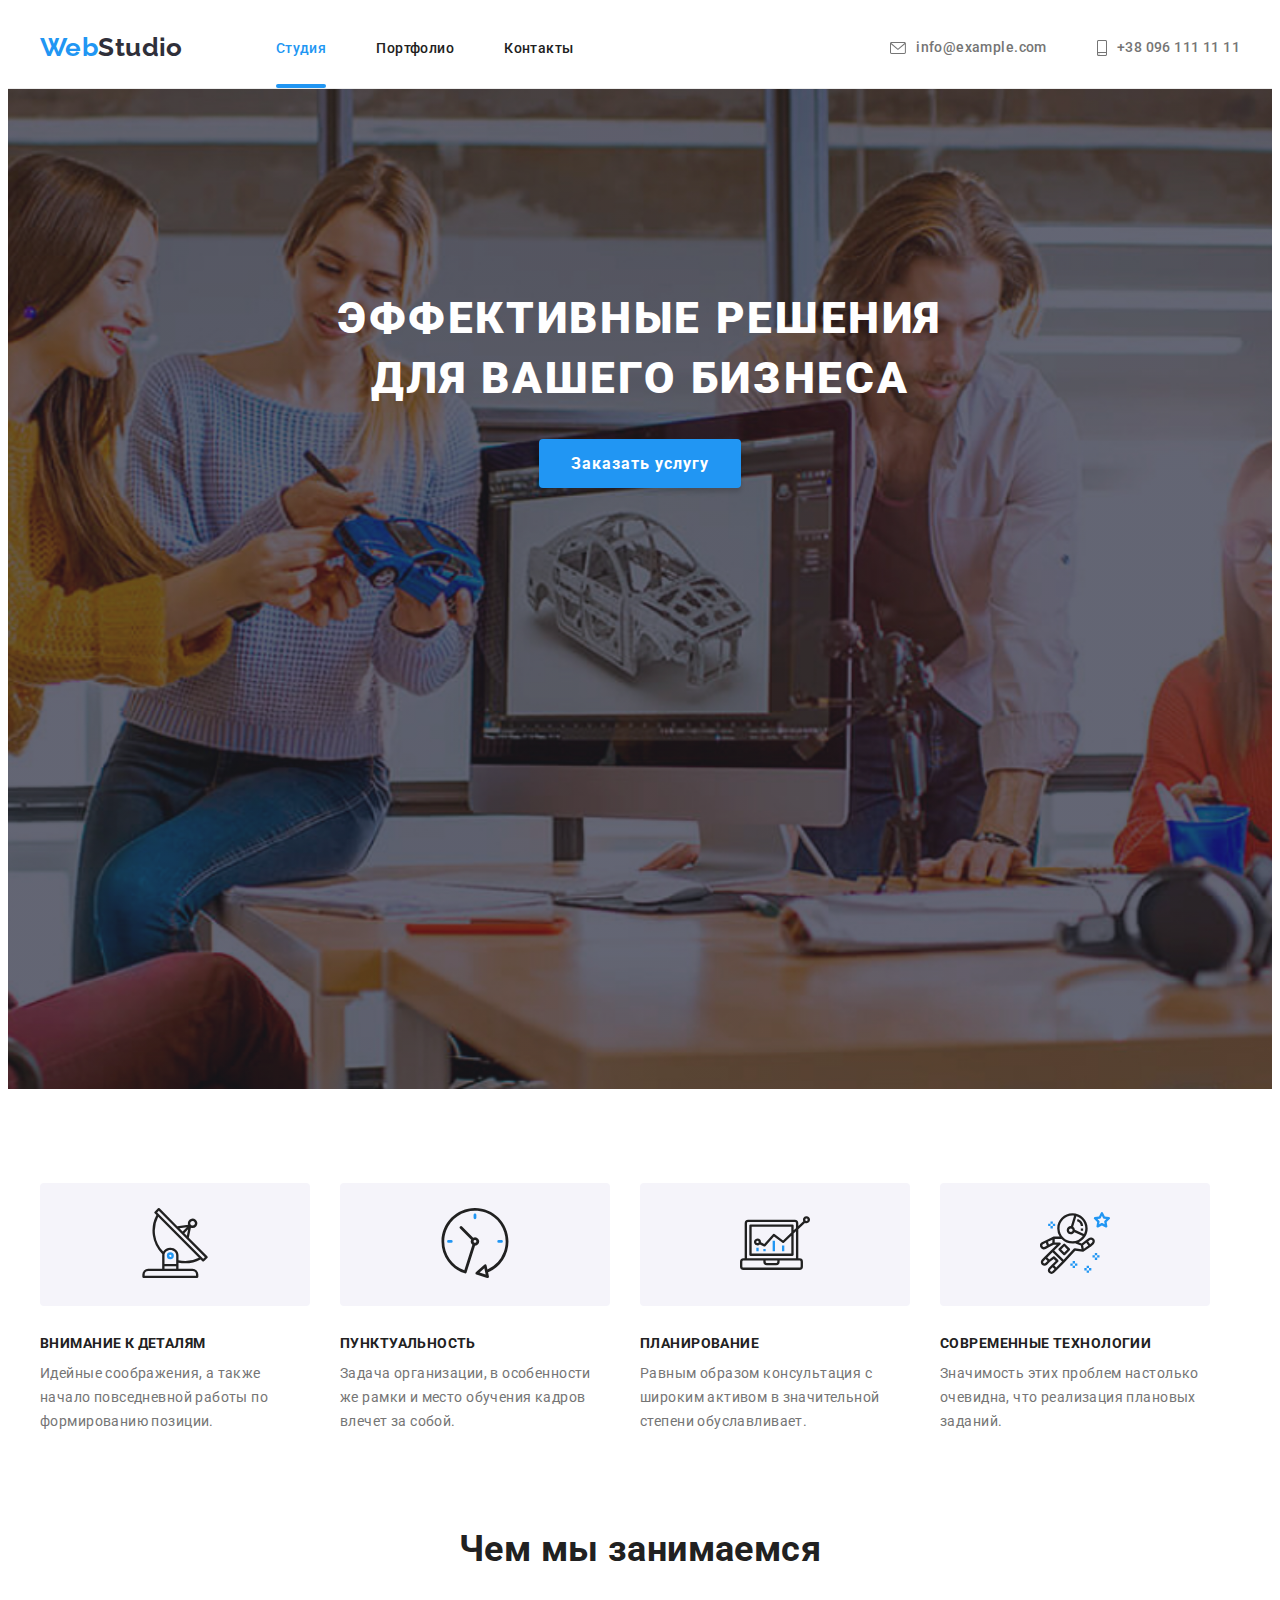
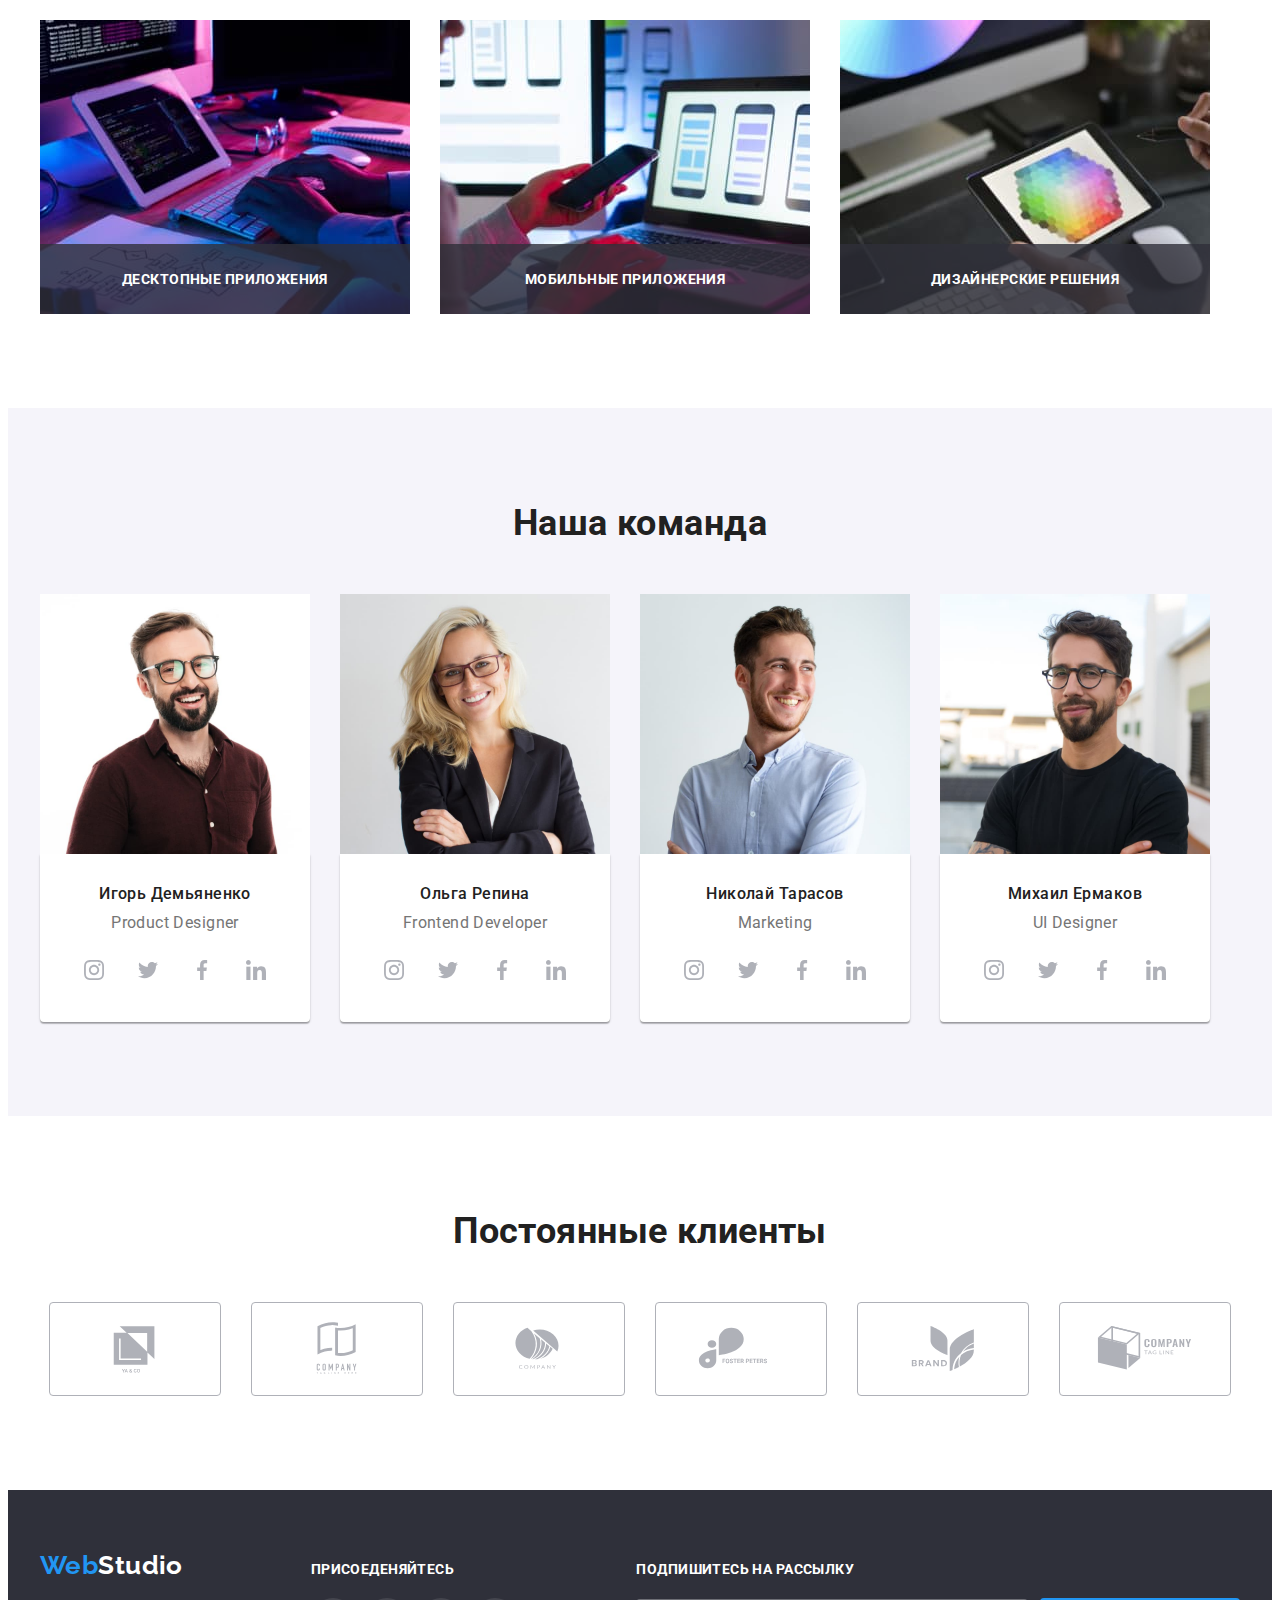
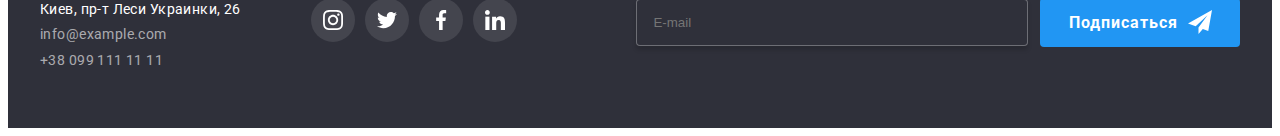
==== index.html @ e70a465d "Initial commit" ====
<!DOCTYPE html>
<html lang="en">
<head>
    <meta charset="UTF-8">
    <meta http-equiv="X-UA-Compatible" content="IE=edge">
    <meta name="viewport" content="width=device-width, initial-scale=1.0">
    <title>Главная</title>
<link rel="preconnect" href="https://fonts.googleapis.com">
<link rel="preconnect" href="https://fonts.gstatic.com" crossorigin>
<link href="https://fonts.googleapis.com/css2?family=Raleway:wght@700&family=Roboto:wght@400;500;700;900&display=swap"
    rel="stylesheet">
<link rel="stylesheet" href="https://cdnjs.cloudflare.com/ajax/libs/modern-normalize/1.1.0/modern-normalize.min.css"
        integrity="sha512-wpPYUAdjBVSE4KJnH1VR1HeZfpl1ub8YT/NKx4PuQ5NmX2tKuGu6U/JRp5y+Y8XG2tV+wKQpNHVUX03MfMFn9Q=="
        crossorigin="anonymous" referrerpolicy="no-referrer" />
<link rel="stylesheet" href="./css/styles.css">
</head>
<body>
    <!-- header -->
<header  class="header">
    <div class="container header-con" >
        <nav class="nav-con">
            <a href="./index.html" class="logo">
            Web<span class="accent">Studio</span>
            </a>
            <ul class="site-nav list">
                <li class="item-header">
                    <a class="link nav-link current" href="./index.html">Студия</a></li>
                <li class="item-header">
                    <a class="link nav-link" href="./portfolio.html">Портфолио</a></li>
                <li class="item-header">
                    <a class="link nav-link" href="./index.html">Контакты</a></li>
            </ul>
        </nav>
    <!-- Contacts -->
    <!-- <div class="nav-adress"> -->
        <ul class="contact-nav list">
            <li class="contact-list">
                <a class="contact-item link" href="mailto:info@example.com">
                    <svg class="contact-icon" width="16" height="12">
                        <use href="./images/icons/sprites.svg#envelope"></use>
                    </svg>
                    info@example.com</a>
            </li>
            <li class="contact-list">
                <a class="contact-item link" href="tel:+380991111111">
                    <svg class="contact-icon" width="10" height="16">
                        <use href="./images/icons/sprites.svg#smartphone"></use>
                    </svg>
                    +38 096 111 11 11</a>
            </li>
        </ul>
    </div>
</header>
<main>
       <!-- hero -->
    <section class="hero">
        <div class="container">
            <h1 class="hero-title">ЭФФЕКТИВНЫЕ РЕШЕНИЯ ДЛЯ ВАШЕГО БИЗНЕСА</h1>
            <button type="button" class="link hero-button" data-modal-open>Заказать услугу</button>
            <div class="backdrop is-hidden" data-modal>
                <div class="modal-wrapper">
                    <button class="modal-btn" type="button" data-modal-close>
                        <svg class="cross-wrap" width="11" height="11">
                            <use href="./images/icons/sprites.svg#cross-wrap"></use>
                        </svg>
                    </button>
                    
                    <strong class="form-title">Оставьте свои данные, мы вам перезвоним</strong>

                    <form class="modal-form" action="">
                        <!-- Entry data -->
                        <label class="form-modal-group">
                            <span class="form-modal-label">Имя</span>
                                <input class="form-modal-input" type="text" name="user-name" minlength="3" placeholder=" ">
                                <svg class="form-modal-icon" width="18" height="18">
                                    <use href="./images/icons/sprites.svg#person-test"></use>
                                </svg>
                            <span class="warning">
                                Имя должно состоять минимум из 3 символов
                                <svg class="warning-icon" width="18" height="18">
                                    <use href="./images/icons/sprites.svg#warning"></use>
                                </svg>
                            </span>
                            <span class="error">
                                Вы ввели неверные данные
                                <svg class="error-icon" width="18" height="18">
                                    <use href="./images/icons/sprites.svg#icon-error"></use>
                                </svg>
                            </span>
                        </label>
                       
                        <label class="form-modal-group">
                            <span class="form-modal-label">Телефон</span>
                            <input class="form-modal-input" type="phone" name="user-phone" placeholder=" ">
                            <svg class="form-modal-icon" width="18" height="18">
                                <use href="./images/icons/sprites.svg#phone-black"></use>
                            </svg>
                            <span class="warning">
                                Телефон должен быть в формате +38
                                <svg class="warning-icon" width="20" height="20">
                                    <use href="./images/icons/sprites.svg#warning"></use>
                                </svg>
                            </span>
                            <span class="error">
                                Вы ввели неверные данные
                                <svg class="error-icon" width="18" height="18">
                                    <use href="./images/icons/sprites.svg#icon-error"></use>
                                </svg>
                            </span>
                          
                        </label>
                        
                        <label class="form-modal-group">
                            <span class="form-modal-label">Почта</span>
                            <input class="form-modal-input" type="mail" name="user-mail" placeholder=" ">
                            <svg class="form-modal-icon" width="18" height="18">
                                <use href="./images/icons/sprites.svg#email-black"></use>
                            </svg>
                            <span class="warning">
                                Почта должна содержать символ @
                                <svg class="warning-icon" width="18" height="18">
                                    <use href="./images/icons/sprites.svg#warning"></use>
                                </svg>
                            </span>
                            <span class="error">
                                <svg class="error-icon" width="18" height="18">
                                    <use href="./images/icons/sprites.svg#icon-error"></use>
                                </svg>
                            </span>
                        </label>
                        <!-- Textarea -->
                        <label class="form-modal-group">
                            <span class="form-modal-label">Комментарии</span>
                            <textarea class="form-modal-textarea" name="feedback" rows="5" placeholder="Введите текст"></textarea>
                        </label>
                        
                        <!-- Checkbox -->
                        <label class="form-policy-group">
                            <input class="checkbox visually-hidden" type="checkbox">
                            <span class="custom-checkbox">
                                <svg class="custom-checkbox-icon" width="15" height="16">
                                    <use href="./images/icons/sprites.svg#icon-check"></use>
                                </svg>
                            </span>
                            <span class="form-policy-description">
                                Соглашаюсь с рассылкой и принимаю <a class="modal-text-desc" href="#"> Условия договора</a>
                            </span>
                        </label>

                        <button class="link submit-button modal-button" type="submit">Отправить</button>
                    </form> 
                </div>
                
            </div>
            
        </div>
    </section>
  <!-- features -->
   <section class="section features-sec">
       <div class="container">   
        <h2 class="visually-hidden"> Перечень качеств</h2>
    <ul class="list features-list">
        <li class="feature-item">
            <div class="feature-con">
                <svg class="feature-icon" width="70" height="70">
                <use class="ft-icon" href="./images/icons/sprites.svg#antenna">
                </use>
            </svg>
            </div>
            <h3 class="title">Внимание к деталям</h3>
            <p class="text">Идейные соображения, a также начало повседневной работы по формированию позиции.</p>
        </li>
        <li class="feature-item">
            <div class="feature-con">
                <svg class="feature-icon" width="70" height="70">
                    <use class="ft-icon" href="./images/icons/sprites.svg#clock"></use>
                </svg>
            </div>
            <h3 class="title">Пунктуальность</h3>
            <p class="text">Задача организации, в особенности же рамки и место обучения кадров влечет за собой.</p>
        </li>
        <li class="feature-item">
            <div class="feature-con">
                <svg class="feature-icon" width="70" height="70">
                    <use class="ft-icon" href="./images/icons/sprites.svg#diagram"></use>
                </svg>
            </div>
            <h3 class="title">Планирование</h3>
            <p class="text">Равным образом консультация c широким активом в значительной степени обуславливает.</p>
        </li>
        <li class="feautre-item">
            <div class="feature-con">
                <svg class="feature-icon" width="70" height="70">
                    <use class="ft-icon" href="./images/icons/sprites.svg#astronaut"></use>
                </svg>
            </div>
            <h3 class="title">Современные технологии</h3>
            <p class="text">Значимость этих проблем настолько очевидна, что реализация плановых заданий.</p>
        </li>
    </ul>
</div> 
   </section>
   <!-- services -->
   <section class="section">
       <div class="container">
        <h2 class="title-services">Чем мы занимаемся</h2>
        <ul class="services-list list">
        <li class="service-item">
            <img  src="./images/images_studio/img.jpg" class="service-icon" alt="img_work_on_tablet" width="370">
            <p class="service-text">десктопные приложения</p>
        </li>
        <li class="service-item">
            <img  src="./images/images_studio/img-2.jpg" class="service-icon" alt="img_work_on_lap" width="370">
            <p class="service-text">мобильные приложения</p>
        </li>
        <li class="service-item">
            <img  src="./images/images_studio/img-3.jpg" class="service-icon" alt="img_work_on_phone" width="370">
            <p class="service-text">дизайнерские решения</p>
        </li>
    </ul>
    </div>
   </section>
   <!-- team -->
   <section class="section-team section">
        <div class="container">
            <h2 class="team-title">Наша команда</h2>
        <ul class="team-list list">
            <li class="team-item">
                <img  src="./images/images_studio/img_p.jpg" alt="photo1" width="270">
                <div class="im-team">
                    <h3 class="name-title">Игорь Демьяненко</h3>
                    <p class="team-text">Product Designer</p>
                    <ul class="sn-list list">
                        <li class="sn-item">
                            <a class="sn-link link" 
                            href="">
                            <svg class="sn-icon" width="20" height="20">
                                <use href="./images/icons/sprites.svg#instagram"></use>
                            </svg>
                            </a>
                        </li>
                        <li class="sn-item">
                            <a class="sn-link link" 
                            href="">
                            <svg class="sn-icon" width="20" height="20">
                                <use href="./images/icons/sprites.svg#twitter"></use>
                            </svg>
                        </a>
                        </li>
                        <li class="sn-item">
                            <a class="sn-link link" 
                            href="">
                            <svg class="sn-icon" width="20" height="20">
                                <use href="./images/icons/sprites.svg#facebook"></use>
                            </svg>
                        </a>
                        </li>
                        <li class="sn-item">
                            <a class="sn-link link" 
                            href="">
                            <svg class="sn-icon" width="20" height="20">
                                <use href="./images/icons/sprites.svg#linkedin"></use>
                            </svg>
                        </a>
                        </li>
                    </ul>
                </div>
                
            </li>
            <li class="team-item">
                <img src="./images/images_studio/img-2p.jpg" alt="photo2" width="270">
                <div class="im-team" >
                    <h3 class="name-title">Ольга Репина</h3>
                    <p class="team-text">Frontend Developer</p>
                    <ul class="sn-list list">
                        <li class="sn-item">
                            <a class="sn-link link" href="">
                                <svg class="sn-icon" width="20" height="20">
                                    <use href="./images/icons/sprites.svg#instagram"></use>
                                </svg>
                            </a>
                        </li>
                        <li class="sn-item">
                            <a class="sn-link link" href="">
                                <svg class="sn-icon" width="20" height="20">
                                    <use href="./images/icons/sprites.svg#twitter"></use>
                                </svg>
                            </a>
                        </li>
                        <li class="sn-item">
                            <a class="sn-link link" href="">
                                <svg class="sn-icon" width="20" height="20">
                                    <use href="./images/icons/sprites.svg#facebook"></use>
                                </svg>
                            </a>
                        </li>
                        <li class="sn-item">
                            <a class="sn-link link" href="">
                                <svg class="sn-icon" width="20" height="20">
                                    <use href="./images/icons/sprites.svg#linkedin"></use>
                                </svg>
                            </a>
                        </li>
                    </ul>
                </div>
                
            </li>
            <li class="team-item">
                <img src="./images/images_studio/img-3p.jpg" alt="photo3" width="270">
                <div class="im-team">
                    <h3 class="name-title">Николай Тарасов</h3>
                    <p class="team-text">Marketing</p>
                    <ul class="sn-list list">
                        <li class="sn-item">
                            <a class="sn-link link" href="">
                                <svg class="sn-icon" width="20" height="20">
                                    <use href="./images/icons/sprites.svg#instagram"></use>
                                </svg>
                            </a>
                        </li>
                        <li class="sn-item">
                            <a class="sn-link link" href="">
                                <svg class="sn-icon" width="20" height="20">
                                    <use href="./images/icons/sprites.svg#twitter"></use>
                                </svg>
                            </a>
                        </li>
                        <li class="sn-item">
                            <a class="sn-link link" href="">
                                <svg class="sn-icon" width="20" height="20">
                                    <use href="./images/icons/sprites.svg#facebook"></use>
                                </svg>
                            </a>
                        </li>
                        <li class="sn-item">
                            <a class="sn-link link" href="">
                                <svg class="sn-icon" width="20" height="20">
                                    <use href="./images/icons/sprites.svg#linkedin"></use>
                                </svg>
                            </a>
                        </li>
                    </ul>
                </div>
              
            </li>
            <li class="team-item">
                <img src="./images/images_studio/img-4p.jpg" alt="photo4" width="270">
                <div class="im-team">
                    <h3 class="name-title">Михаил Ермаков</h3>
                    <p class="team-text">UI Designer</p>
                    <ul class="sn-list list">
                        <li class="sn-item">
                            <a class="sn-link link" href="">
                                <svg class="sn-icon" width="20" height="20">
                                    <use href="./images/icons/sprites.svg#instagram"></use>
                                </svg>
                            </a>
                        </li>
                        <li class="sn-item">
                            <a class="sn-link link" href="">
                                <svg class="sn-icon" width="20" height="20">
                                    <use href="./images/icons/sprites.svg#twitter"></use>
                                </svg>
                            </a>
                        </li>
                        <li class="sn-item">
                            <a class="sn-link link" href="">
                                <svg class="sn-icon" width="20" height="20">
                                    <use href="./images/icons/sprites.svg#facebook"></use>
                                </svg>
                            </a>
                        </li>
                        <li class="sn-item">
                            <a class="sn-link link" href="">
                                <svg class="sn-icon" width="20" height="20">
                                    <use href="./images/icons/sprites.svg#linkedin"></use>
                                </svg>
                            </a>
                        </li>
                    </ul>
                </div>
            </li>
        </ul>
    </div>
   </section>
<!-- clients -->
    <section class="section">
    <div class="container">
        <h2 class="clients-title">Постоянные клиенты</h2>
        <ul class="clients-list list">
                <li class="clients-item item">
                    <a class="clients-link link" href="">
                        <svg class="clients-icon" width="106" height="60">
                            <use href="./images/icons/sprites.svg#Logo"></use>
                        </svg>
                    </a>
                </li>
                <li class="clients-item">
                    <a class="clients-link link" href="">
                        <svg class="clients-icon" width="106" height="60">
                            <use href="./images/icons/sprites.svg#Logo2"></use>
                        </svg>
                    </a>
                </li>
                <li class="clients-item">
                    <a class="clients-link link" href="">
                        <svg class="clients-icon" width="106" height="60">
                            <use href="./images/icons/sprites.svg#Logo3"></use>
                        </svg>
                    </a>
                </li>
                <li class="clients-item">
                    <a class="clients-link link" href="">
                        <svg class="clients-icon" width="106" height="60">
                            <use href="./images/icons/sprites.svg#Logo4"></use>
                        </svg>
                    </a>
                </li>
                <li class="clients-item">
                    <a class="clients-link link" href="">
                        <svg class="clients-icon" width="106" height="60">
                            <use href="./images/icons/sprites.svg#Logo5"></use>
                        </svg>
                    </a>
                </li>
                <li class="clients-item">
                    <a class="clients-link link" href="">
                        <svg class="clients-icon" width="106" height="60">
                            <use href="./images/icons/sprites.svg#Logo6"></use>
                        </svg>
                    </a>
                </li>
    
        </ul>
    </div>
    </section>
</main>
    <!-- footer -->
   <footer class="footer">
        <div class="container fm-container">
            <div class="con-footer">
                <a href="./index.html" class="logo logo-footer">
                    Web<span class="accent-footer">Studio</span>
                </a>
                <address class="adress-block">
                    <ul class="footer-cn list">
                        <li class="adress-item"><a class="adress" href="https://goo.gl/maps/cMLX8effojRyaXJf7">
                            Киев, пр-т Леси Украинки, 26</a></li>
                        <li class="adress-item"><a class="link" href="mailto:info@example.com">info@example.com</a></li>
                        <li class="adress-item"><a class="link" href="tel:+380991111111">+38 099 111 11 11</a></li>
                    </ul>
                </address>
            </div>
        <div class="sn-footer">
            <p class="title-footer">ПРИСОЕДЕНЯЙТЕСЬ</p>
        <ul class="snfooter-list list">
        <li class="snfooter-item">
            <a class="snfooter-link link" href="">
                <svg class="snfooter-icon" width="20" height="20">
                    <use href="./images/icons/sprites.svg#instagram"></use>
                </svg>
            </a>
        </li>
        <li class="snfooter-item">
            <a class="snfooter-link link" href="">
                <svg class="snfooter-icon" width="20" height="20">
                    <use href="./images/icons/sprites.svg#twitter"></use>
                </svg>
            </a>
        </li>
        <li class="snfooter-item">
            <a class="snfooter-link link" href="">
                <svg class="snfooter-icon" width="20" height="20">
                    <use href="./images/icons/sprites.svg#facebook"></use>
                </svg>
            </a>
        </li>
        <li class="snfooter-item">
            <a class="snfooter-link link" href="">
                <svg class="snfooter-icon" width="20" height="20">
                    <use href="./images/icons/sprites.svg#linkedin"></use>
                </svg>
            </a>
        </li>
    </ul>
    </div>
        <div class="footer-form-con">
            <p class="footer-form-title">подпишитесь на рассылку</p>
        <form class="footer-form" action="">
            <label class="form-footer-group">
                <input class="form-footer-input" type="mail" name="user-mail" placeholder="E-mail">
            </label>
            <button class="link submit-button footer-button" type="submit">
                <span class="footer-button-text">Подписаться</span>
                <svg class="footer-form-icon" width="24" height="24">
                    <use href="./images/icons/sprites.svg#icon-send"></use>
                </svg>
            </button>
            
        </form>
        </div>
    </div>
   </footer>
   <script src="./js/modal.js"></script>
   <script src="./js/modal2.js"></script>
</body>
</html>
---- css/styles.css ----
/********************************** general */
:root{
    --title-color:#212121;
    --text-color:#757575;
    --accent-color:#2196F3;
    --neutral-color:#fff;
    --logo-color:#2F303A;
    --neutral-bgc: #F5F4FA;
    --border: #EEEEEE;
    --bgc-portfolio: #E5E5E5;
    --border-portfolio: #ECECEC;
    --footer-white: rgba(255, 255, 255, 0.6);
    --icons:#AFB1B8;
    --bgc-footer-sl:rgba(255, 255, 255, 0.1);
    --bgc-psel:rgba(47, 48, 58, 0.8);
    --bgc-backdrop-modal:rgba(0, 0, 0, 0.2);
    --border-modal:rgba(0, 0, 0, 0.1);
    --text-gallery:rgba(33, 150, 243, 0.9);
    --tran-hover: cubic-bezier(0.4, 0, 0.2, 1);
    --border-modal: rgba(33, 33, 33, 0.2);
    --form-title: rgba(33, 33, 33, 1);
    --modal-label:rgba(117, 117, 117, 1);
    --modal-warning: #fed070;
    --modal-error: #e22f37;
    --footer-input-border: rgba(255, 255, 255, 0.3);
    --hover-button: #188CE8;


}

h3{
    font-size: 14;
}

h1,
h2,
h3,
h4,
h5,
h6,
p {
    margin: 0;
}


body{
    font-family: 'Roboto', sans-serif;
    color: var(--title-color);
    background-color: var(--neutral-color);
    letter-spacing: 0.03em;
    font-size: 14px;
    }

.visually-hidden {
    position: absolute;
    width: 1px;
    height: 1px;
    margin: -1px;
    border: 0;
    padding: 0;

    white-space: nowrap;
    clip-path: inset(100%);
    clip: rect(0 0 0 0);
    overflow: hidden;
}

.list {
    padding: 0;
    margin: 0;
    list-style: none;
}

.link{
    text-decoration: none;
    color: inherit;
}

address{
font-style: normal;
}


img{
    display: block;
    max-width: 100%;
    height: auto;
}

.container{
    width: 1200px;
    padding-left: 15px;
    padding-right: 15px;
    margin: 0 auto;
   
    
}
.section{
   padding-top: 94px;
   padding-bottom: 94px;
}

.title {
    color: --var(--title-color);
    font-weight: 700;
    line-height: 1.14;
    text-transform: uppercase;
    font-size: 14px;
}

/**************************** header */
.header{
    border-bottom: 1px solid var(--border-portfolio);
}
.sec-header{
    padding-bottom: 32px;
}

.header-con{
    display: flex;
}

.nav-con{
    display: flex;
    align-items: center;
    margin-right: auto;
}

.nav-adress{
    display: flex;
    justify-content: space-between;
    text-align: center;
    padding-right: 0;
}

.portfolio-ph{
    margin-bottom: 94px;
}

.logo {
    color: var(--accent-color);
    font-family: 'Raleway', sans-serif;
    font-weight: 700;
    font-size: 26px;
    line-height: 1.2;
    text-decoration: none;
 }

 .accent {
    color: var(--logo-color);
}

.site-nav{
    display: flex;
    margin-left: 93px;
}

.site-nav .link{
    padding-top: 32px;
    padding-bottom: 32px;
    color: var(--title-color);
    font-weight: 500;
    line-height: 1.1;
    text-decoration: none;
    transition: color 250ms var(--tran-hover);
}

.site-nav .link.current{
    color: var(--accent-color);
    transition: background-color 250ms var(--tran-hover);
}

.nav-link{
    position: relative;
}

.site-nav .link:hover,
.site-nav .link:focus,
.adress:hover,
.adress:focus,
.footer-cn .link:hover,
.footer-cn .link:focus {
color: var(--accent-color);
}

.current:after{
position: absolute;
    bottom: 0;
    left: 0;
    border-radius: 4px;
    content: '';
    display: block;
    width: 100%;
    height: 4px;
    background-color: var(--accent-color);
}

.current:hover::after,
.current:focus::after {
    transform: scale(0.5);
    transition: transform 500ms var(--tran-hover);
}

.site-nav .list:last-child{
    margin-right: 0;
}

.nav-adress{
    padding-top: 32px;
    padding-bottom: 32px;
}

.contact-nav{
    padding-bottom: 32px;
    padding-top: 32px;
    display: flex;
}

.contact-nav .link{

    color: var(--text-color);
    font-weight: 500;
    line-height: 1.1;
    text-decoration: none;
}


.item-header{
    margin-right: 50px;
}
.item-header:last-child{
    margin-right: 0;
}

.contact-list{
    margin-right: 50px;
}
.contact-list:last-child{
    margin-right: 0;
}

.contact-item{
    display: flex;
    align-items: center;
    color:var(--text-color);
    transition: color 250ms var(--tran-hover);
    font-weight: 500;
    line-height: 1.1;
    text-decoration: none;
}
/* .contact-nav {
    align-items: center;
    display: flex;
    justify-content: center;
} */

.contact-item:hover,
.contact-item:focus{
    color: var(--accent-color);
    
}

.contact-icon{
    fill: currentColor;
    margin-right: 10px;
    transition: fill 250ms var(--tran-hover);
}

/**************************** Hero */

.hero-con{
    text-align: center;
}

.hero {
    background-color: var(--logo-color);
    background-image:
    linear-gradient(to right,
        rgba(47,48,58,0.4),
        rgba(47, 48, 58, 0.4)),
        url(../images/images_studio/bgi_hero.jpg);
    background-repeat: no-repeat;
    background-size: cover;
    background-position: center;
    text-align: center;
    padding-top: 200px;
    padding-bottom: 200px;
    margin-left: auto;
    margin-right: auto;
    max-width: 1600px;
    height: 600px;
}
.hero-title {
    margin: auto;
    width: 696px;
    
    
    color: var(--neutral-color);
    font-weight: 900;
    font-size: 44px;
    line-height: 1.36;
    letter-spacing: 0.06em;
}

/******************** hero-buttom-modal */

.hero-button {
    display: inline-block;
    margin-top: 30px;
    padding-top: 10px;
    padding-bottom: 10px;
    padding-right: 32px;
    padding-left: 32px;
    border: none;
   


    font-family: inherit;
    background: var(--accent-color);
    color: var(--neutral-color);
    font-weight: 700;
    font-size: 16px;
    line-height: 1.86;
    letter-spacing: 0.06em;
    cursor:pointer;
    border: 1px var(--border);
    border-radius: 4px;
    box-shadow: 0px 4px 4px rgba(0, 0, 0, 0.15);
    transition: color 250ms var(--tran-hover);
}
.hero-button:hover {
    color: var(--neutral-color);
}

.backdrop{
    position: fixed;
    top: 0;
    left: 0;

    z-index: 1;
    opacity: 1;
    width: 100%;
    height: 100%;
    background-color: var(--bgc-backdrop-modal);
    transition: opacity 250ms var(--tran-hover),
    visibility 250ms var(--tran-hover);

    
}

.backdrop.is-hidden{
    opacity: 0;
    pointer-events: none;
    visibility: hidden;
}

.modal-wrapper{
    position: absolute;
    top: 50%;
    right: 50%;
    transform-origin: top;
    padding: 40px;
    
    transform: translate(50%, -50%) scale(1);

    border-radius: 20px;
    width: 528px;
    /* height: 581px; */
    background-color: var(--neutral-color);
    box-shadow: 0px 1px 3px rgba(0, 0, 0, 0.12), 
    0px 1px 1px rgba(0, 0, 0, 0.14), 
    0px 2px 1px rgba(0, 0, 0, 0.2);
    transition: transform 250ms var(--tran-hover);
}

.cross-wrap{
    fill: var(--text-color);
    transition: fill 250ms var(--tran-hover);
}

.modal-btn:focus-within .cross-wrap{
    fill: var(--accent-color);
}

.modal-btn:hover .cross-wrap{
    fill: var(--accent-color);
}

.modal-btn{
    position: absolute;
    top: 10px;
    right: 10px;
    width: 30px;
    height: 30px;
    padding: 0;

    display: flex;
    align-items: center;
    justify-content: center;

    border: 1px solid var(--border-modal);
    border-radius: 50%;
    background-color: transparent;
    

    cursor: pointer;

}



/************************************* modal form */

.form-title{
    display: block;
    font-size: 20px;
    font-weight: 700;
    line-height: 1.7;
    color: var(--form-title);
    text-align: center;
    margin-bottom: 12px;
}

.form-modal-group,
.form-policy-group{
    display: block;
    margin-bottom: 10px;
}

.form-modal-group{
    position: relative;
}

.form-modal-label{
    display: block;
    color: var(--modal-label);
    font-size: 12px;
    text-align: left;
    margin-bottom: 4px;
    line-height: 1.17;
}

.form-modal-input{
    width: 100%;
    padding: 11px 42px;
    border-radius: 4px;
    border: 1px solid var(--border-modal);
    outline: transparent;
    cursor: pointer;
    transition: outline 250ms var(--tran-hover);
}

.form-modal-input:hover,
.form-modal-input:focus{
    border-color: var(--accent-color);
}

/* .form-modal-icon{
    fill: var(--accent-color);
}
.form-field:focus .form-modal-input,
.form-field:hover .form-modal-input{
    border: 1px solid var(--accent-color);
}

.form-field:focus-within .form-modal-icon,
.form-field:hover .form-modal-icon{
    fill: var(--accent-color);
} */


/* .form-modal-input:focus{
    outline: 1px solid var(--accent-color);
    
} */



/* .modal-form:focus-within > .form-modal-icon{
    fill: var(--accent-color);
} */

.form-modal-input:focus ~.warning{
    opacity: 1;
}


.form-modal-input:not(:placeholder-shown)~.warning {
    opacity: 0;
}

.form-modal-icon{
    position: absolute;
    bottom: 11px;
    left: 12px;
    fill: var(--logo-color);
    transition: fill 250ms var(--tran-hover);
}

.form-modal-input:focus ~ .form-modal-icon,
.form-modal-input:hover ~ .form-modal-icon{
    color: var(--accent-color);
    fill: var(--accent-color);
}


.error{
    opacity: 0;
    color: var(--modal-error);
}

.warning {
    opacity: 0;
    color: var(--modal-warning);
}

.form-modal-input:invalid ~ .error {
    opacity: 1;
}

.warning, .error{
    position: absolute;
    /* opacity: 0; */
    bottom: -18px;
    left: 10px;
    
    display: flex;
    align-items: center;
    justify-content: center;
    
    text-align: left;
    
    width: 90%;
    
    font-size: 10px;

    transition: opacity 250ms var(--tran-hover);
}

.warning-icon, 
.error-icon{
    display: inline-flex;
   fill: currentColor;
   

}

.form-modal-textarea{
    width: 100%;
    padding: 12px 16px;
    border-radius: 4px;
    border: 1px solid var(--border-modal);
    resize: none;
    outline: none;
    transition: border 250ms var(--tran-hover);
    margin-bottom: 20px;
}

.form-modal-textarea:focus,
.form-modal-textarea:hover{
    border: 1px solid var(--accent-color);
}

.modal-field{
    color:currentColor;
    outline: 1px solid var(--border-modal);
    transition: color 250ms var(--tran-hover),
    outline 250ms var(--tran-hover);
}

.modal-field:hover,
.modal-field:focus{
    color: var(--accent-color);
    outline-color: var(--accent-color);
    border: none;
}

/************************ checkbox */

.form-policy-group{
    display: flex;
    align-items: center;
    justify-content: center;
    margin-bottom: 30px;
    cursor: pointer;
}

.form-policy-description,
.modal-text-desc{
    line-height: 1.71;
    color: var(--text-color);
}
.modal-text-desc{
    color: var(--accent-color);
}

.form-policy-description{
    margin-left: 7px;
}

.custom-checkbox{
    width: 16px;
    height: 15px;
    display: flex;
    align-items: center;
    justify-content: center;
    outline: 2px solid var(--logo-color);
    outline-offset: -2px;
    border-radius: 2px;

    transition: background-color 250ms var(--tran-hover),
    outline 250ms var(--tran-hover);
}

.checkbox{
    display: block;
    text-align: left;
}

.custom-checkbox-icon{
    opacity: 0;
    transition: opacity 250ms var(--tran-hover);
}

.checkbox:checked + .custom-checkbox .custom-checkbox-icon{
    opacity: 1;
    fill: var(--logo-color);
}

.checkbox:checked+.custom-checkbox{
    background-color: var(--accent-color);
    outline: 2px solid var(--accent-color);
}

.checkbox:focus+.custom-checkbox,
.checkbox:hover+.custom-checkbox{
outline: 2px solid var(--accent-color);
}

.submit-button{
        display: inline-block;
        padding-top: 10px;
        padding-bottom: 10px;
        border: none;
    
        font-family: inherit;
        background: var(--accent-color);
        color: var(--neutral-color);
        font-weight: 700;
        font-size: 16px;
        line-height: 1.86;
        letter-spacing: 0.06em;
        cursor: pointer;
        /* border: 1px var(--border); */
        border-radius: 4px;
        box-shadow: none;
        transition: background-color 250ms var(--tran-hover),
        bos-shadow 250ms var(--tran-hover);
        }

        .submit-button:hover,
        .submit-button:focus{
            background-color: var(--hover-button);
            box-shadow: 0px 4px 4px rgba(0, 0, 0, 0.15);
        }
        .modal-button{
            padding-right: 56px;
            padding-left: 55px;
        }

/**************************************** features */

.features-sec{
    padding-top: 94px;
    padding-bottom: 0;
}

.features-list{
    display: flex;
}


.last-feauture{
    padding-right: 0;
}

.title{
    margin-bottom: 10px;
}

.text{
    width: 270px;
    margin-top: 0;
    margin-bottom: 0;


    color: var(--text-color);
    line-height: 1.71;
}
  
.feature-item {
    margin-right: 30px;
}

.feature-item:last-child{
    margin-right: 0;
}

.feature-con{
    background-color:var(--neutral-bgc);
    border-radius: 4px;
    /* display: flex;
    justify-content: center; */
    margin-bottom: 30px;
    /* padding-top: 25px;
    padding-bottom: 25px; */
    padding: 25px 100px;
}


/**************************** Services */

.sec-services{
    padding-top: 0;
}

.sec-services .title-services{
    color: var(--title-color);
}


.title-services {
    margin-bottom: 50px;
    margin-top: 0;
    font-weight: 700;
    font-size: 36px;
    line-height: 1.17;
    text-align: center;
    
}

.services-list{
    display: flex;
}
.service-item{
    position: relative;
    margin-right: 30px;
}

.service-item:last-child{
    margin-right: 0;
}

.service-text{
    display: flex;
    justify-content: center;
    align-items: center;
    font-weight: 700;
    text-align: center;
    text-transform: uppercase;
    line-height: 1.17;
    color:var(--neutral-color);

    position: absolute;
    bottom: 0;
    left: 0;
    
    width: 100%;
    height: 70px;

    background-color: var(--bgc-psel);

}

/**************************** Team */
.team-list{
    display: flex;
}
.team-item{
    margin-right: 30px;
    background-color: var(--neutral-color);
}
.team-item:last-child{
    margin-right: 0;
}

.section-team {
    background-color:var(--neutral-bgc);
}

.team-title{
    color: var(--title-color);
    font-weight: 700;
    font-size: 36px;
    line-height: 1.17;
    text-align: center;
    margin-bottom: 50px;
}
.name-title{
    color: var(--title-color);
    font-weight: 500;
    font-size: 16px;
    line-height: 1.19;
    margin-bottom: 10px;

    
   
}
.team-text{
    color: var(--text-color);
    font-size: 16px;
    line-height: 1.19;
    margin-bottom: 16px;
    
}

.im-team{
    text-align: center;
    padding-top: 30px;
    padding-bottom: 30px;
    box-shadow: 0px 1px 3px rgba(0, 0, 0, 0.12), 0px 1px 1px rgba(0, 0, 0, 0.14), 0px 2px 1px rgba(0, 0, 0, 0.2);
    border-radius: 0px 0px 4px 4px;

}

                /* social-networks */

.sn-list{
    display: flex;
    justify-content: center;
    align-items: center;
    transition: background-color 250ms var(--tran-hover);
}

.cn-link:hover,
.cn-link:focus{
    background-color: var(--accent-color);
}

.sn-link{
    display: flex;
    justify-content: center;
    align-items: center;
    width: 44px;
    height: 44px;
    border-radius: 50%;
    background-color: transparent;
    box-shadow: (0px 4px 4px rgba(0, 0, 0, 0.25));
    border-radius: 50%;
    transition: background-color 250ms var(--tran-hover),
            fill 250ms var(--tran-hover);
}

.sn-link:hover,
.sn-link:focus {
    fill: var(--neutral-color);
    background-color: var(--accent-color);
}


.sn-link:hover .sn-icon,
.sn-link:focus .sn-icon {
    fill: var(--neutral-color);
}

.sn-item:not(:last-child) {
    margin-right: 10px;
}

.sn-item{
    background-color: var(--footer-white);
    border-radius: 50%;
    transition: background-color 250ms var(--tran-hover);
}

.sn-item:hover,
.sn-item:focus{
    background-color: var(--accent-color);
}

.sn-icon{
    fill: var(--icons);
    transition: fill 250ms var(--tran-hover);
}


/************************ clients */

.clients-title{
    color: var(--title-color);
    font-weight: 700;
    font-size: 36px;
    line-height: 1.17;
    text-align: center;
    margin-bottom: 50px;
}

.clients-list{
    display: flex;
    justify-content: center;
}

.clients-item {
    border: 1px solid var(--icons);
    border-radius: 4px;
    transition: border-color 250ms var(--tran-hover);
}

.clients-item:hover,
.clients-item:focus{
    border-color: var(--accent-color);
}

.clients-item:not(:last-child){
    margin-right: 30px;
}

.clients-link{
    display: flex;
    width: 170px;
    height: 92px;
    justify-content:center;
    align-items: center;
    
}


.clients-icon{
    fill: var(--icons);
    transition: fill 250ms var(--tran-hover);
}

.clients-link:hover .clients-icon,
.clients-link:focus .clients-icon {
    fill: var(--accent-color);
} 

.clients-icon:active{
    fill:var(--logo-color);
}

/************************ footer */
.footer{
    background-color: var(--logo-color);
    padding-top: 60px;
    padding-bottom: 60px;

}

.footer-cn .link{
    color: var(--footer-white);
    line-height: 1.1;
    text-decoration: none;
    transition: color 250ms var(--tran-hover);
}
.accent-footer,
.adress{
    color: var(--neutral-color);
    text-decoration: none;
    transition: color 250ms var(--tran-hover);
}

.adress-block{
    margin-top: 20px;
    margin-right: 0;
}

.adress-item{
    margin-bottom: 9px;
    margin-right: 0;
}
.adress-item:last-child{
    margin-bottom: 0;
}

.con-footer{
    margin-right: 70px;
}

.snfooter-link{
    width: 44px;
    height: 44px;
    display: flex;
    justify-content: center;
    align-items: center;
    border-radius: 50%;
    box-shadow: (0px 4px 4px rgba(0, 0, 0, 0.25));
    transition: background-color 250ms var(--tran-hover);
}

/*********************** footer-sn */

.title-footer{
    color: var(--neutral-color);
    line-height: 1.17;
    font-weight: 700;
    font-size: 14px;
    letter-spacing: 0.03em;
    text-transform: uppercase;

    margin-bottom: 20px;
}
.footer-adress{
    margin-right: 70px;
}


.fm-container{
    display: flex;
    align-items: baseline;
}

.snfooter-list{
    display: flex;
    justify-content: center;
}
.snfooter-icon{
    fill: var(--neutral-color);
    transition: fill 250ms var(--tran-hover);
}
.snfooter-list{
    display: flex;
    justify-content:center;
    align-items:center;
}
.snfooter-item:not(:last-child) {
    margin-right: 10px;
}
.snfooter-link:hover .snfooter-icon,
.snfooter-link:focus .snfooter-icon {
    fill: var(--neutral-color);
}

.snfooter-icon:active {
    fill: var(--neutral-color);
}

.snfooter-item{
    background-color: var(--bgc-footer-sl);
    border-radius: 50%;
    transition: background-color 250ms var(--tran-hover), border-radius 250ms var(--tran-hover);
}

.snfooter-link:hover,
.snfooter-link:focus {
    background-color: var(--accent-color);
}
/************************portfolio */

.button-list {
    display: flex;
    justify-content: center;
    margin-bottom: 50px;
}

.button{
    display: inline-block;
    padding: 6px 22px 6px 22px;

    font-family: 'Roboto',
    sans-serif;
    background-color: var(--neutral-bgc);
    color: var(--title-color);
    font-weight: 500;
    font-size: 16px;
    line-height: 1.63;
    text-align: center;
    border: none;
    border-radius: 4px;
    cursor: pointer;
    transition: background-color 250ms var(--tran-hover),
            color 250ms var(--tran-hover),
            box-shadow 250ms var(--tran-hover);
}

.button-item{
    margin-right: 8px;
}

.button-item:last-child{
    margin-right: 0;
} 
/***********************Projects Buttons */
.project-cont{
    width: 1230px;
    margin-left: auto;
    margin-right: auto;
    margin-bottom: 94px;
    padding-left: 15px;
    padding-right: 15px;
}

.projects{
    display: flex;
    flex-wrap: wrap;
}
.project-el {
    width: 370px;
    margin-right: 30px;
    margin-bottom: 30px;
    position: relative;

    background-color: var(--neutral-color);
}

.project-el:nth-child(3n){
    margin-right: 0;
}


.project-item{
    margin: 0;
    overflow: hidden;
}

.button:hover,
.button:focus {
    background-color: var(--accent-color);
    color:var(--neutral-color);
    box-shadow: 0px 1px 1px rgba(0, 0, 0, 0.12),
        0px 4px 4px rgba(0, 0, 0, 0.06),
        1px 4px 6px rgba(0, 0, 0, 0.16);
}

.project-text{
    font-size: 18px;
    line-height: 1.56;
    color: var(--neutral-color);
    text-align: left;
}

.box-gallery{
   align-items: center;
}

.project-title{
    font-weight: 700;
    font-size: 18px;
    line-height: 2.00;
    letter-spacing: 0.06em;
    margin-bottom: 4px;
}
.project-text{
    color: var(--text-color);
    font-size: 16px;
    line-height: 1.86;
}

.project-tt{
   padding: 22px 21px;
   border: 1px solid var(--border);
   border-radius: 4px;
   border-top: 0;
}

.project-link{
    display: block;
    transition: box-shadow 250ms var(--tran-hover);
}
.project-link:hover,
.project-link:focus{
box-shadow: 0px 1px 1px rgba(0, 0, 0, 0.12),
        0px 4px 4px rgba(0, 0, 0, 0.06),
        1px 4px 6px rgba(0, 0, 0, 0.16);
}


.text-gallery {
    position: absolute;
    padding: 63px 24px;
    width: 100%;
    height: 100%;
    font-size: 18px;
    line-height: 1.55;
    color: var(--neutral-color);
    background-color: var(--text-gallery);
    opacity: 0;
    transition: transform 250ms var(--tran-hover),
    opacity 250ms var(--tran-hover);
    
    
    
   

}
.project-overlay{
    position: relative;
    overflow: hidden;
}

.project-link:hover .text-gallery,
.project-link:focus .text-galley{
    transform: translateY(-100%);
    opacity: 1;
}

/* footer-form */

.footer-form-con{
    margin-left: auto;
}

.footer-form-title{
    color: var(--neutral-color);
    /* margin-bottom: 20px; */
    text-transform: uppercase;
    font-weight: 700;
    line-height: 1.17;
}

.form-footer-input{
    width: 358px;
    padding: 15px 16px;
    border-radius: 4px;
    border: 1px solid var(--footer-input-border);
    background-color: var(--logo-color);
    color: var(--neutral-color);
    box-shadow: 0px 4px 4px rgba(0, 0, 0, 0.15);
    transition: border 250ms var(--tran-hover);
}

.form-footer-input:focus{
    border: 1px solid var(--accent-color);
}

.footer-form{
    display: flex;
    justify-content: center;
    align-items: center;
    margin-top: 20px;
}

.form-footer-group{
    margin-right: 12px;
}

.footer-button{
    display: flex;
    justify-content: center;
    align-items: center;
    margin: 0;
    padding-right: 28px;
    padding-left: 29px;
}

.footer-button-text{
    margin-right: 10px;
    font-weight: 700;
    font-size: 16px;
    line-height: 1.86;
    letter-spacing: 0.06em;

}
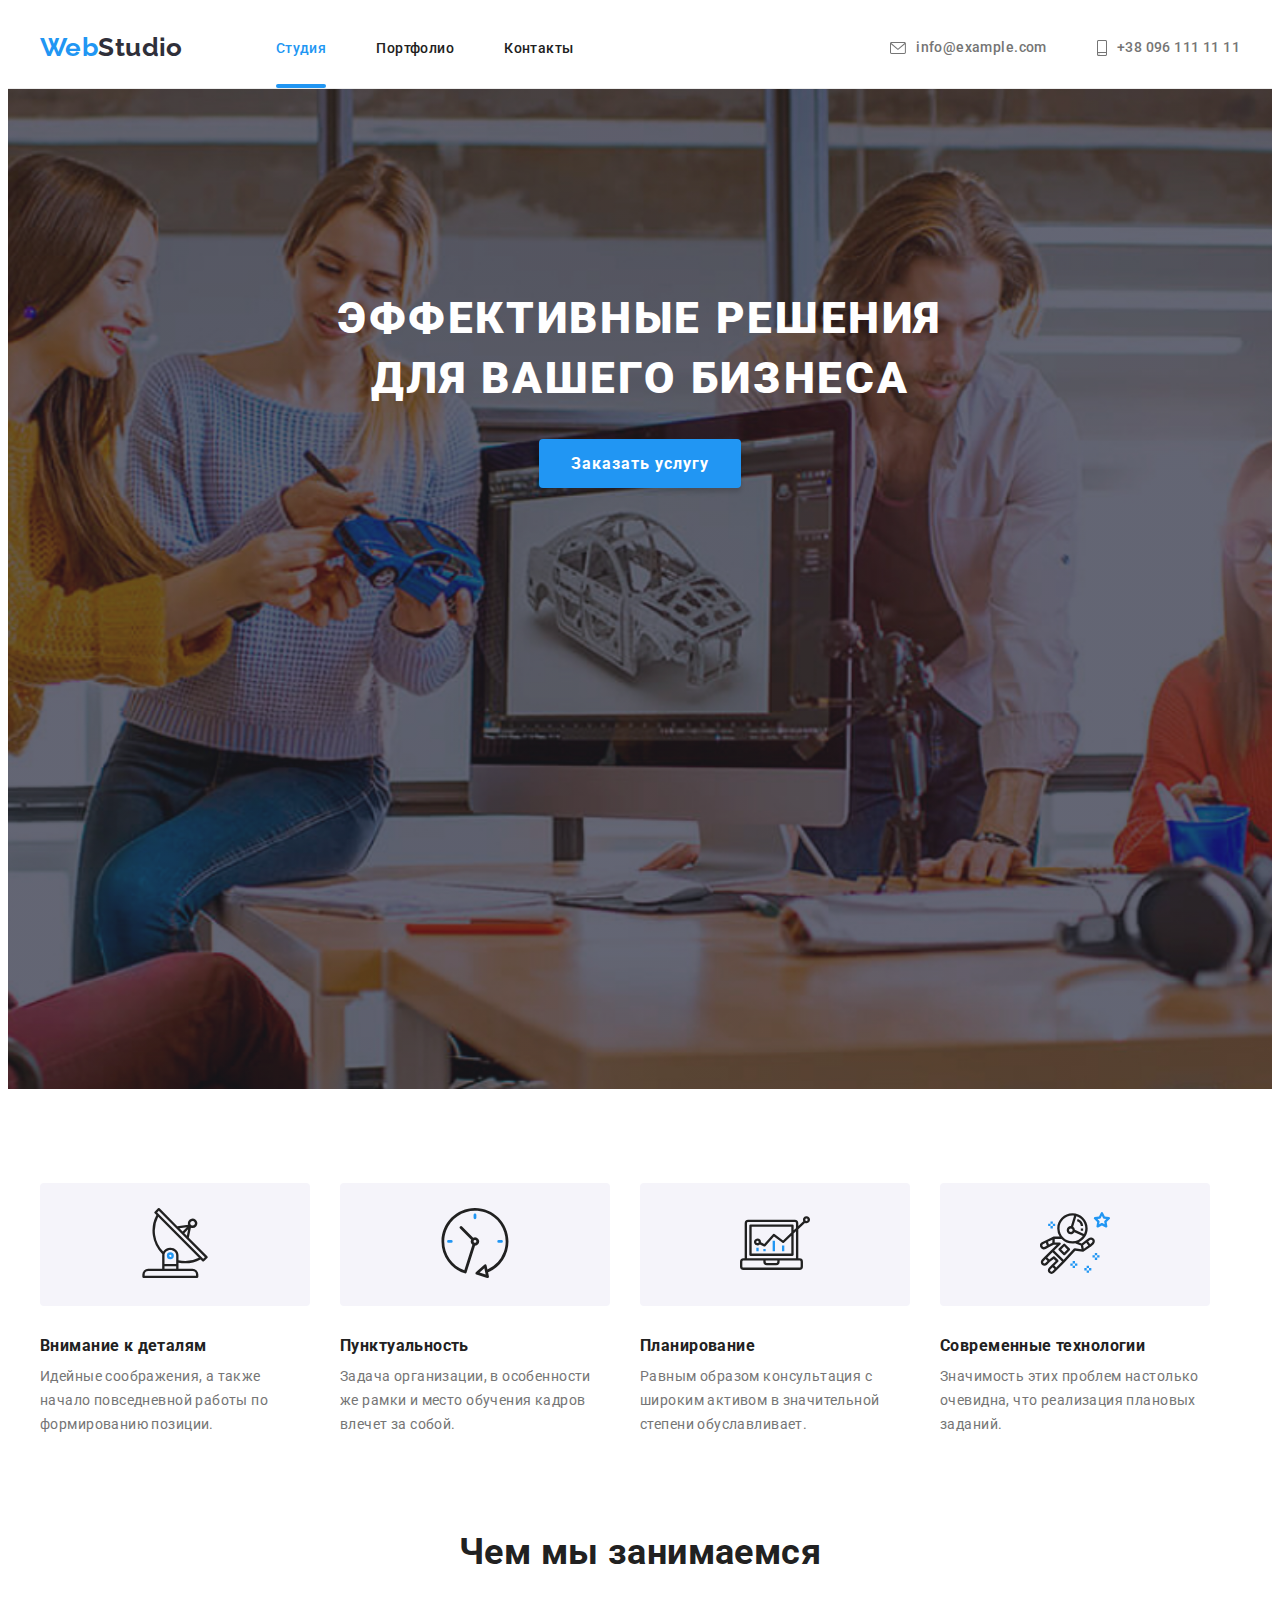
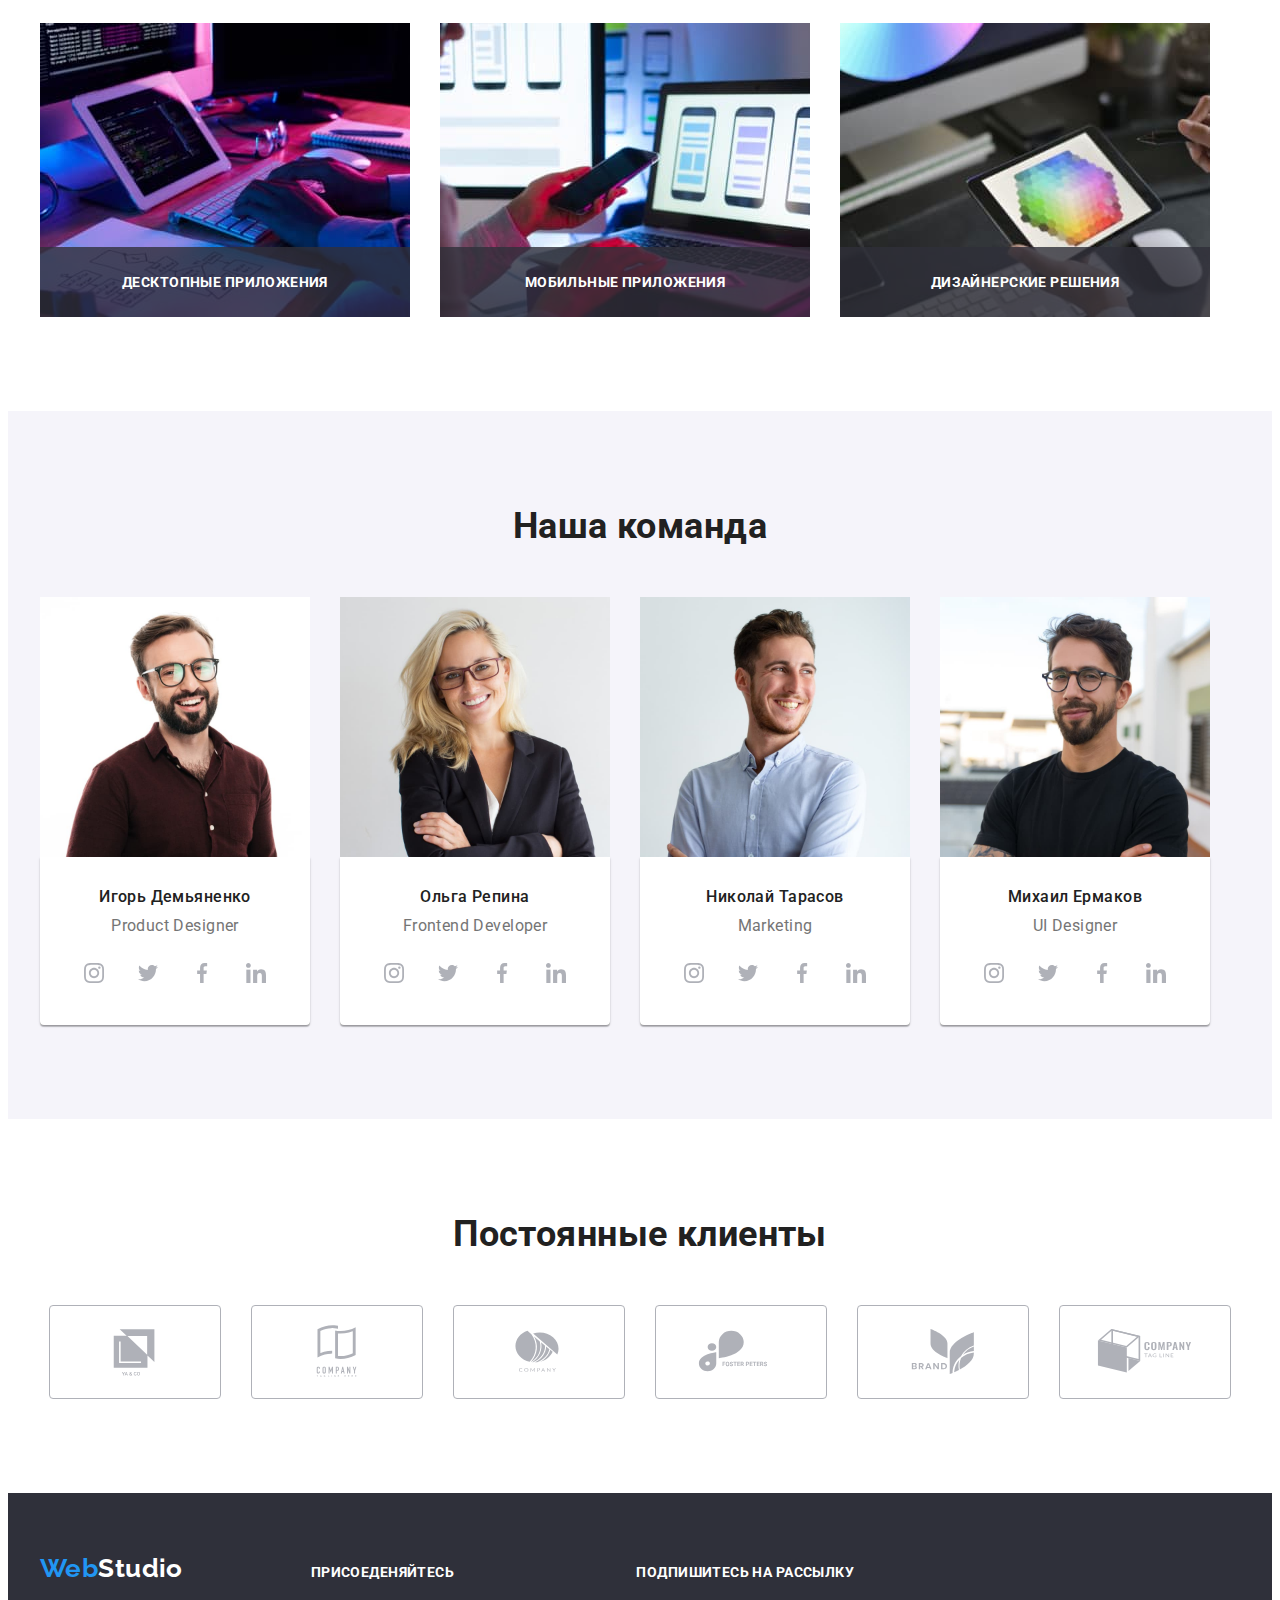
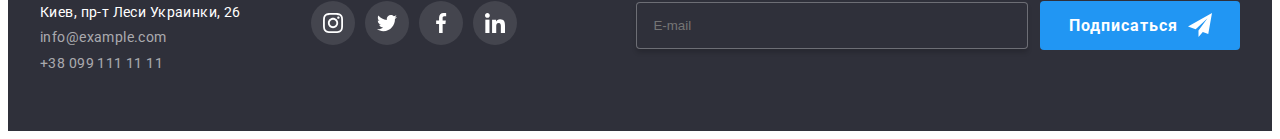
==== commit d854a35f: "hw7" ====
--- a/index.html
+++ b/index.html
@@ -15,35 +15,40 @@
 <link rel="stylesheet" href="./css/styles.css">
 </head>
 <body>
+    
     <!-- header -->
 <header  class="header">
-    <div class="container header-con" >
-        <nav class="nav-con">
+    <div class="container header-container" >
+        <nav class="navigation-container">
             <a href="./index.html" class="logo">
             Web<span class="accent">Studio</span>
             </a>
-            <ul class="site-nav list">
-                <li class="item-header">
-                    <a class="link nav-link current" href="./index.html">Студия</a></li>
-                <li class="item-header">
-                    <a class="link nav-link" href="./portfolio.html">Портфолио</a></li>
-                <li class="item-header">
-                    <a class="link nav-link" href="./index.html">Контакты</a></li>
+
+            <!-- navigation-list -->
+
+            <ul class="list navigation-list">
+                <li class="navigation-list__item">
+                    <a class="link navigation-list__link navigation-list__link--current" href="./index.html">Студия</a></li>
+                <li class="navigation-list__item">
+                    <a class="link navigation-list__link" href="./portfolio.html">Портфолио</a></li>
+                <li class="navigation-list__item">
+                    <a class="link navigation-list__link" href="./index.html">Контакты</a></li>
             </ul>
         </nav>
-    <!-- Contacts -->
-    <!-- <div class="nav-adress"> -->
-        <ul class="contact-nav list">
-            <li class="contact-list">
-                <a class="contact-item link" href="mailto:info@example.com">
-                    <svg class="contact-icon" width="16" height="12">
+   
+        <!-- Contact-list -->
+    
+        <ul class="list contact-list">
+            <li class="contact-list__item">
+                <a class="link contact-list__link" href="mailto:info@example.com">
+                    <svg class="contact-list__icon" width="16" height="12">
                         <use href="./images/icons/sprites.svg#envelope"></use>
                     </svg>
                     info@example.com</a>
             </li>
-            <li class="contact-list">
-                <a class="contact-item link" href="tel:+380991111111">
-                    <svg class="contact-icon" width="10" height="16">
+            <li class="contact-list__item">
+                <a class="link contact-list__link" href="tel:+380991111111">
+                    <svg class="contact-list__icon" width="10" height="16">
                         <use href="./images/icons/sprites.svg#smartphone"></use>
                     </svg>
                     +38 096 111 11 11</a>
@@ -52,8 +57,10 @@
     </div>
 </header>
 <main>
-       <!-- hero -->
-    <section class="hero">
+       
+    <!-- hero-section -->
+    
+    <section class="hero-section">
         <div class="container">
             <h1 class="hero-title">ЭФФЕКТИВНЫЕ РЕШЕНИЯ ДЛЯ ВАШЕГО БИЗНЕСА</h1>
             <button type="button" class="link hero-button" data-modal-open>Заказать услугу</button>
@@ -68,7 +75,9 @@
                     <strong class="form-title">Оставьте свои данные, мы вам перезвоним</strong>
 
                     <form class="modal-form" action="">
+                        
                         <!-- Entry data -->
+                        
                         <label class="form-modal-group">
                             <span class="form-modal-label">Имя</span>
                                 <input class="form-modal-input" type="text" name="user-name" minlength="3" placeholder=" ">
@@ -128,13 +137,16 @@
                                 </svg>
                             </span>
                         </label>
+                        
                         <!-- Textarea -->
+                        
                         <label class="form-modal-group">
                             <span class="form-modal-label">Комментарии</span>
                             <textarea class="form-modal-textarea" name="feedback" rows="5" placeholder="Введите текст"></textarea>
                         </label>
                         
                         <!-- Checkbox -->
+                        
                         <label class="form-policy-group">
                             <input class="checkbox visually-hidden" type="checkbox">
                             <span class="custom-checkbox">
@@ -155,52 +167,56 @@
             
         </div>
     </section>
-  <!-- features -->
-   <section class="section features-sec">
+  
+    <!-- features-section -->
+   
+    <section class="section features-section">
        <div class="container">   
         <h2 class="visually-hidden"> Перечень качеств</h2>
     <ul class="list features-list">
-        <li class="feature-item">
-            <div class="feature-con">
-                <svg class="feature-icon" width="70" height="70">
-                <use class="ft-icon" href="./images/icons/sprites.svg#antenna">
+        <li class="feature-list__item">
+            <div class="feature-list__container">
+                <svg class="feature-list__icon" width="70" height="70">
+                <use href="./images/icons/sprites.svg#antenna">
                 </use>
             </svg>
             </div>
-            <h3 class="title">Внимание к деталям</h3>
-            <p class="text">Идейные соображения, a также начало повседневной работы по формированию позиции.</p>
-        </li>
-        <li class="feature-item">
-            <div class="feature-con">
-                <svg class="feature-icon" width="70" height="70">
-                    <use class="ft-icon" href="./images/icons/sprites.svg#clock"></use>
+            <h3 class="feature-list__title">Внимание к деталям</h3>
+            <p class="feature-list__text">Идейные соображения, a также начало повседневной работы по формированию позиции.</p>
+        </li>
+        <li class="feature-list__item">
+            <div class="feature-list__container">
+                <svg class="feature-list__icon" width="70" height="70">
+                    <use href="./images/icons/sprites.svg#clock"></use>
                 </svg>
             </div>
-            <h3 class="title">Пунктуальность</h3>
-            <p class="text">Задача организации, в особенности же рамки и место обучения кадров влечет за собой.</p>
-        </li>
-        <li class="feature-item">
-            <div class="feature-con">
-                <svg class="feature-icon" width="70" height="70">
-                    <use class="ft-icon" href="./images/icons/sprites.svg#diagram"></use>
+            <h3 class="feature-list__title">Пунктуальность</h3>
+            <p class="feature-list__text">Задача организации, в особенности же рамки и место обучения кадров влечет за собой.</p>
+        </li>
+        <li class="feature-list__item">
+            <div class="feature-list__container">
+                <svg class="feature-list__icon" width="70" height="70">
+                    <use href="./images/icons/sprites.svg#diagram"></use>
                 </svg>
             </div>
-            <h3 class="title">Планирование</h3>
-            <p class="text">Равным образом консультация c широким активом в значительной степени обуславливает.</p>
-        </li>
-        <li class="feautre-item">
-            <div class="feature-con">
-                <svg class="feature-icon" width="70" height="70">
-                    <use class="ft-icon" href="./images/icons/sprites.svg#astronaut"></use>
+            <h3 class="feature-list__title">Планирование</h3>
+            <p class="feature-list__text">Равным образом консультация c широким активом в значительной степени обуславливает.</p>
+        </li>
+        <li class="feature-list__item">
+            <div class="feature-list__container">
+                <svg class="feature-list__icon" width="70" height="70">
+                    <use href="./images/icons/sprites.svg#astronaut"></use>
                 </svg>
             </div>
-            <h3 class="title">Современные технологии</h3>
-            <p class="text">Значимость этих проблем настолько очевидна, что реализация плановых заданий.</p>
+            <h3 class="feature-list__title">Современные технологии</h3>
+            <p class="feature-list__text">Значимость этих проблем настолько очевидна, что реализация плановых заданий.</p>
         </li>
     </ul>
 </div> 
    </section>
+   
    <!-- services -->
+   
    <section class="section">
        <div class="container">
         <h2 class="title-services">Чем мы занимаемся</h2>
@@ -220,7 +236,9 @@
     </ul>
     </div>
    </section>
+   
    <!-- team -->
+   
    <section class="section-team section">
         <div class="container">
             <h2 class="team-title">Наша команда</h2>
--- a/css/styles.css
+++ b/css/styles.css
@@ -109,6 +109,7 @@
 }
 
 /**************************** header */
+
 .header{
     border-bottom: 1px solid var(--border-portfolio);
 }
@@ -116,11 +117,11 @@
     padding-bottom: 32px;
 }
 
-.header-con{
-    display: flex;
-}
-
-.nav-con{
+.header-container{
+    display: flex;
+}
+
+.navigation-container{
     display: flex;
     align-items: center;
     margin-right: auto;
@@ -150,12 +151,16 @@
     color: var(--logo-color);
 }
 
-.site-nav{
+/************************* navigation-list */
+
+.navigation-list{
     display: flex;
     margin-left: 93px;
 }
 
-.site-nav .link{
+.navigation-list__link{
+    position: relative;
+
     padding-top: 32px;
     padding-bottom: 32px;
     color: var(--title-color);
@@ -165,17 +170,13 @@
     transition: color 250ms var(--tran-hover);
 }
 
-.site-nav .link.current{
+.navigation-list__link--current{
     color: var(--accent-color);
     transition: background-color 250ms var(--tran-hover);
 }
 
-.nav-link{
-    position: relative;
-}
-
-.site-nav .link:hover,
-.site-nav .link:focus,
+.navigation-list__link:hover,
+.navigation-list__link:focus,
 .adress:hover,
 .adress:focus,
 .footer-cn .link:hover,
@@ -183,7 +184,7 @@
 color: var(--accent-color);
 }
 
-.current:after{
+.navigation-list__link--current:after{
 position: absolute;
     bottom: 0;
     left: 0;
@@ -195,51 +196,48 @@
     background-color: var(--accent-color);
 }
 
-.current:hover::after,
-.current:focus::after {
+.navigation-list__link--current:hover::after,
+.navigation-list__link--current:focus::after {
     transform: scale(0.5);
     transition: transform 500ms var(--tran-hover);
 }
 
-.site-nav .list:last-child{
+.navigation-list:last-child{
     margin-right: 0;
 }
 
-.nav-adress{
-    padding-top: 32px;
-    padding-bottom: 32px;
-}
-
-.contact-nav{
+.navigation-list__item {
+    margin-right: 50px;
+}
+
+.naavigation-list__item:last-child {
+    margin-right: 0;
+}
+
+/************************* contact-list */
+
+.contact-list{
     padding-bottom: 32px;
     padding-top: 32px;
     display: flex;
 }
 
-.contact-nav .link{
-
+.contact-list__link{
     color: var(--text-color);
     font-weight: 500;
     line-height: 1.1;
     text-decoration: none;
 }
 
-
-.item-header{
+.contact-list__item{
     margin-right: 50px;
 }
-.item-header:last-child{
+
+.contact-list__item:last-child{
     margin-right: 0;
 }
 
-.contact-list{
-    margin-right: 50px;
-}
-.contact-list:last-child{
-    margin-right: 0;
-}
-
-.contact-item{
+.contact-list__link{
     display: flex;
     align-items: center;
     color:var(--text-color);
@@ -248,31 +246,23 @@
     line-height: 1.1;
     text-decoration: none;
 }
-/* .contact-nav {
-    align-items: center;
-    display: flex;
-    justify-content: center;
-} */
-
-.contact-item:hover,
-.contact-item:focus{
+
+
+.contact-list__link:hover,
+.contact-list__link:focus{
     color: var(--accent-color);
     
 }
 
-.contact-icon{
+.contact-list__icon{
     fill: currentColor;
     margin-right: 10px;
     transition: fill 250ms var(--tran-hover);
 }
 
-/**************************** Hero */
-
-.hero-con{
-    text-align: center;
-}
-
-.hero {
+/**************************** Hero-section */
+
+.hero-section {
     background-color: var(--logo-color);
     background-image:
     linear-gradient(to right,
@@ -302,7 +292,7 @@
     letter-spacing: 0.06em;
 }
 
-/******************** hero-buttom-modal */
+/******************** hero-button*/
 
 .hero-button {
     display: inline-block;
@@ -328,6 +318,7 @@
     box-shadow: 0px 4px 4px rgba(0, 0, 0, 0.15);
     transition: color 250ms var(--tran-hover);
 }
+
 .hero-button:hover {
     color: var(--neutral-color);
 }
@@ -365,7 +356,6 @@
 
     border-radius: 20px;
     width: 528px;
-    /* height: 581px; */
     background-color: var(--neutral-color);
     box-shadow: 0px 1px 3px rgba(0, 0, 0, 0.12), 
     0px 1px 1px rgba(0, 0, 0, 0.14), 
@@ -404,12 +394,9 @@
     
 
     cursor: pointer;
-
-}
-
-
-
-/************************************* modal form */
+}
+
+/************************************* modal-form */
 
 .form-title{
     display: block;
@@ -447,7 +434,7 @@
     border: 1px solid var(--border-modal);
     outline: transparent;
     cursor: pointer;
-    transition: outline 250ms var(--tran-hover);
+    transition: border-color 250ms var(--tran-hover);
 }
 
 .form-modal-input:hover,
@@ -455,35 +442,14 @@
     border-color: var(--accent-color);
 }
 
-/* .form-modal-icon{
-    fill: var(--accent-color);
-}
-.form-field:focus .form-modal-input,
-.form-field:hover .form-modal-input{
-    border: 1px solid var(--accent-color);
-}
-
-.form-field:focus-within .form-modal-icon,
-.form-field:hover .form-modal-icon{
-    fill: var(--accent-color);
-} */
-
-
-/* .form-modal-input:focus{
-    outline: 1px solid var(--accent-color);
-    
-} */
-
-
-
-/* .modal-form:focus-within > .form-modal-icon{
-    fill: var(--accent-color);
-} */
-
 .form-modal-input:focus ~.warning{
     opacity: 1;
 }
 
+.form-modal-group:hover .form-modal-icon,
+.form-modal-input:focus-within .form-modal-icon{
+    fill: var(--accent-color);
+}
 
 .form-modal-input:not(:placeholder-shown)~.warning {
     opacity: 0;
@@ -493,16 +459,9 @@
     position: absolute;
     bottom: 11px;
     left: 12px;
-    fill: var(--logo-color);
     transition: fill 250ms var(--tran-hover);
-}
-
-.form-modal-input:focus ~ .form-modal-icon,
-.form-modal-input:hover ~ .form-modal-icon{
-    color: var(--accent-color);
-    fill: var(--accent-color);
-}
-
+    cursor: pointer;
+}
 
 .error{
     opacity: 0;
@@ -520,7 +479,6 @@
 
 .warning, .error{
     position: absolute;
-    /* opacity: 0; */
     bottom: -18px;
     left: 10px;
     
@@ -541,8 +499,6 @@
 .error-icon{
     display: inline-flex;
    fill: currentColor;
-   
-
 }
 
 .form-modal-textarea{
@@ -590,6 +546,7 @@
     line-height: 1.71;
     color: var(--text-color);
 }
+
 .modal-text-desc{
     color: var(--accent-color);
 }
@@ -651,11 +608,10 @@
         line-height: 1.86;
         letter-spacing: 0.06em;
         cursor: pointer;
-        /* border: 1px var(--border); */
         border-radius: 4px;
         box-shadow: none;
         transition: background-color 250ms var(--tran-hover),
-        bos-shadow 250ms var(--tran-hover);
+        box-shadow 250ms var(--tran-hover);
         }
 
         .submit-button:hover,
@@ -668,9 +624,9 @@
             padding-left: 55px;
         }
 
-/**************************************** features */
-
-.features-sec{
+/**************************************** features-section */
+
+.features-section{
     padding-top: 94px;
     padding-bottom: 0;
 }
@@ -679,46 +635,35 @@
     display: flex;
 }
 
-
-.last-feauture{
-    padding-right: 0;
-}
-
-.title{
+.feature-list__title{
     margin-bottom: 10px;
 }
 
-.text{
+.feature-list__text{
     width: 270px;
     margin-top: 0;
     margin-bottom: 0;
-
-
     color: var(--text-color);
     line-height: 1.71;
 }
   
-.feature-item {
+.feature-list__item {
     margin-right: 30px;
 }
 
-.feature-item:last-child{
+.feature-list__item:last-child{
     margin-right: 0;
 }
 
-.feature-con{
+.feature-list__container{
     background-color:var(--neutral-bgc);
     border-radius: 4px;
-    /* display: flex;
-    justify-content: center; */
     margin-bottom: 30px;
-    /* padding-top: 25px;
-    padding-bottom: 25px; */
     padding: 25px 100px;
 }
 
 
-/**************************** Services */
+/**************************** Services-section */
 
 .sec-services{
     padding-top: 0;
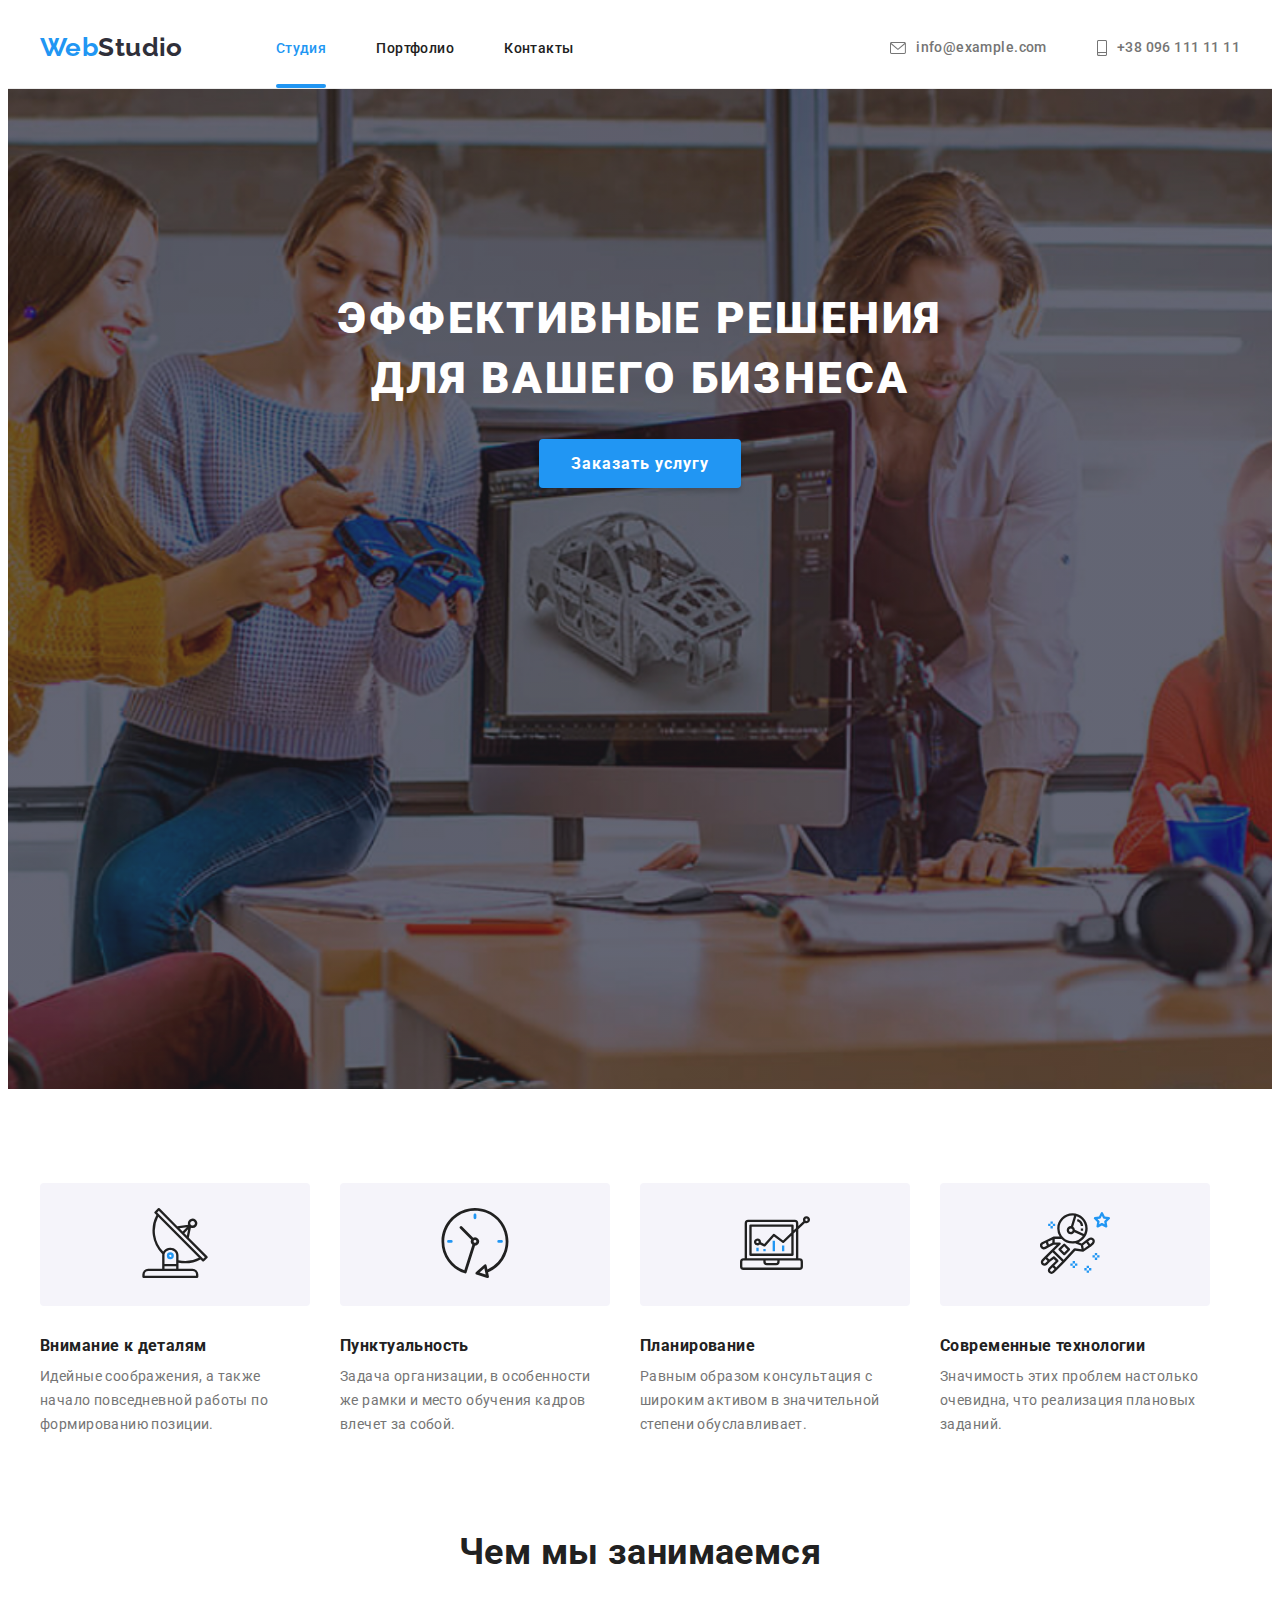
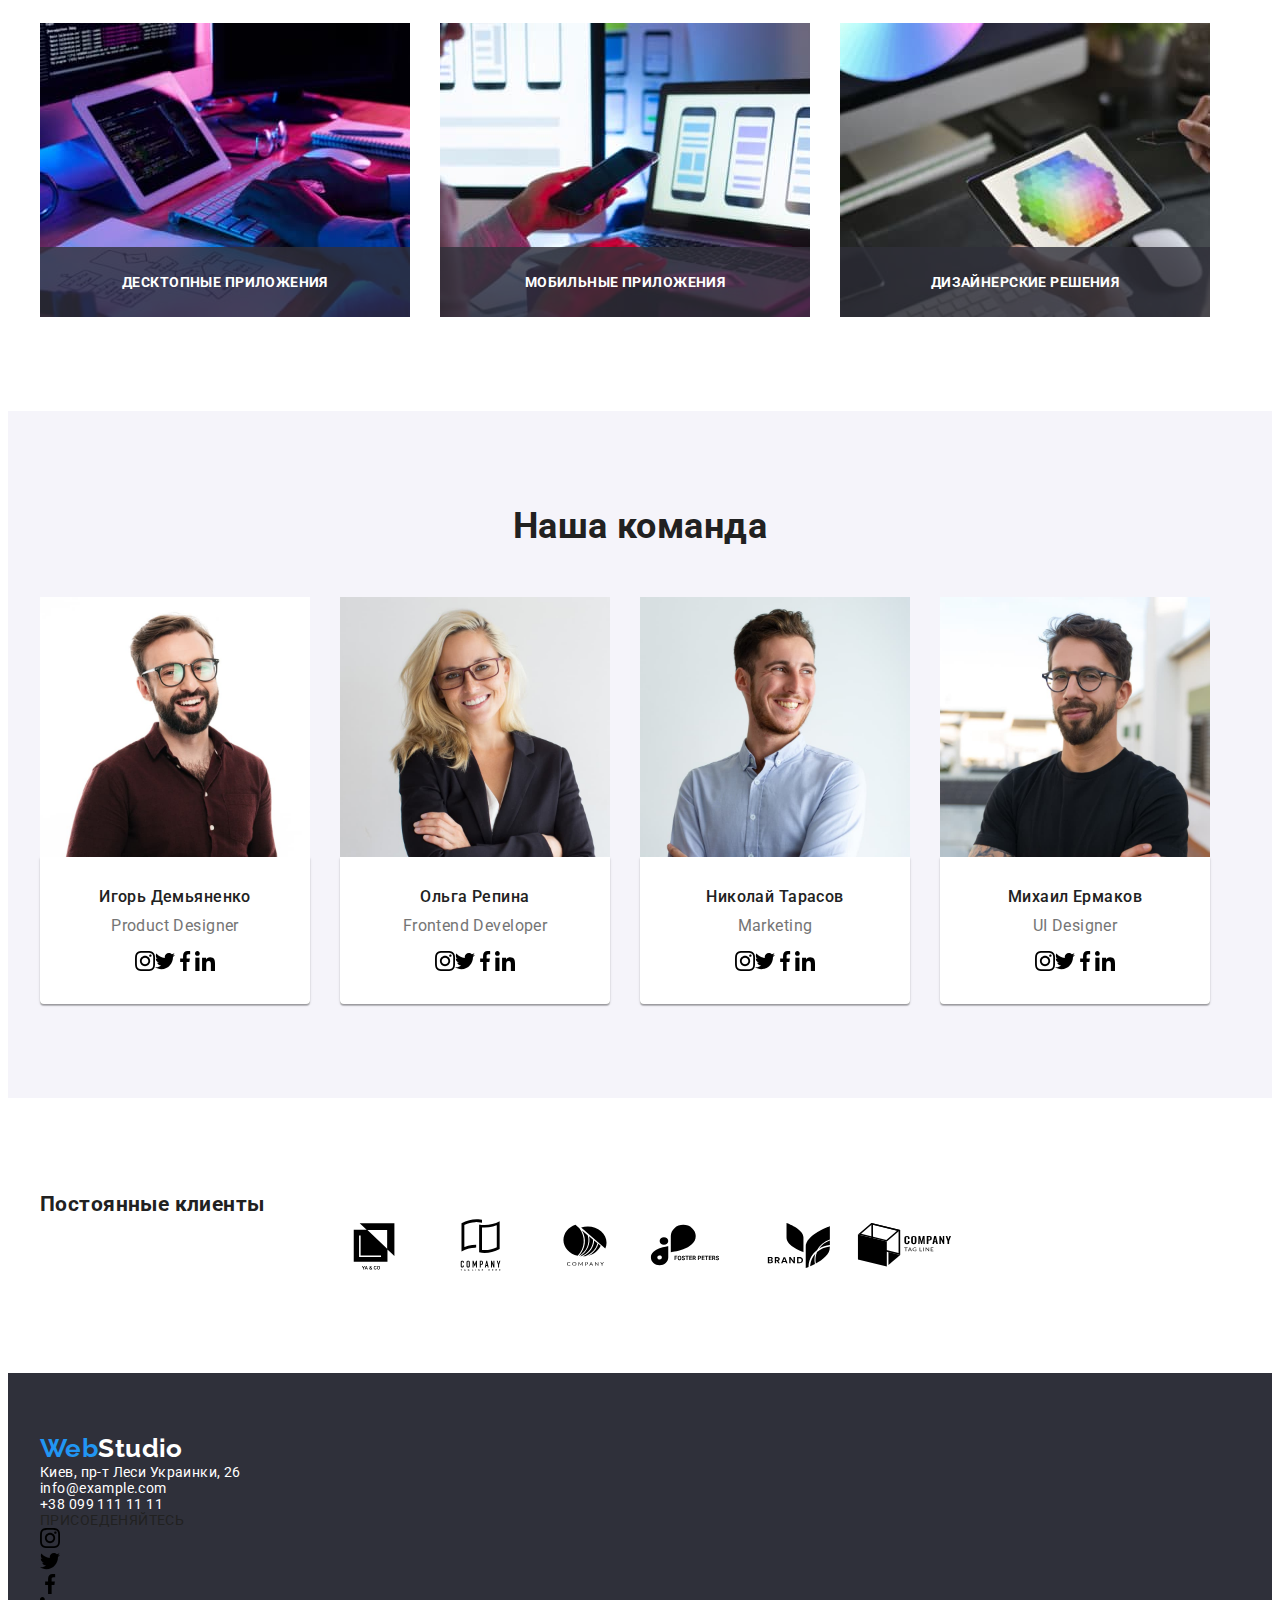
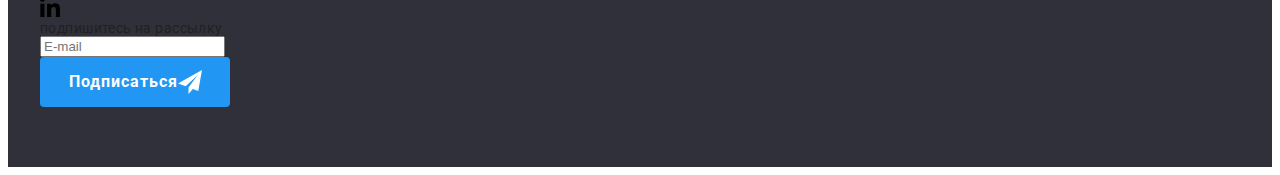
==== commit 29a0df04: "hw7" ====
--- a/index.html
+++ b/index.html
@@ -217,142 +217,142 @@
    
    <!-- services -->
    
-   <section class="section">
-       <div class="container">
-        <h2 class="title-services">Чем мы занимаемся</h2>
-        <ul class="services-list list">
-        <li class="service-item">
+   <section class="section service-section">
+       <div class="container service-container">
+        <h2 class="service-section__title">Чем мы занимаемся</h2>
+        <ul class="list service-list">
+        <li class="service-list__item">
             <img  src="./images/images_studio/img.jpg" class="service-icon" alt="img_work_on_tablet" width="370">
-            <p class="service-text">десктопные приложения</p>
-        </li>
-        <li class="service-item">
+            <p class="service-list__text">десктопные приложения</p>
+        </li>
+        <li class="service-list__item">
             <img  src="./images/images_studio/img-2.jpg" class="service-icon" alt="img_work_on_lap" width="370">
-            <p class="service-text">мобильные приложения</p>
-        </li>
-        <li class="service-item">
+            <p class="service-list__text">мобильные приложения</p>
+        </li>
+        <li class="service-list__item">
             <img  src="./images/images_studio/img-3.jpg" class="service-icon" alt="img_work_on_phone" width="370">
-            <p class="service-text">дизайнерские решения</p>
+            <p class="service-list__text">дизайнерские решения</p>
         </li>
     </ul>
     </div>
    </section>
    
-   <!-- team -->
+   <!-- team-section -->
    
-   <section class="section-team section">
-        <div class="container">
-            <h2 class="team-title">Наша команда</h2>
-        <ul class="team-list list">
-            <li class="team-item">
+   <section class="section team-section">
+        <div class="container team-container">
+            <h2 class="team-section__title">Наша команда</h2>
+        <ul class="list team-list">
+            <li class="team-list__item">
                 <img  src="./images/images_studio/img_p.jpg" alt="photo1" width="270">
-                <div class="im-team">
-                    <h3 class="name-title">Игорь Демьяненко</h3>
-                    <p class="team-text">Product Designer</p>
-                    <ul class="sn-list list">
-                        <li class="sn-item">
-                            <a class="sn-link link" 
+                <div class="teambottom-container">
+                    <h3 class="teambottom__title">Игорь Демьяненко</h3>
+                    <p class="teambottom__text">Product Designer</p>
+                    <ul class="list teambottom-list">
+                        <li class="teambottom-list__item">
+                            <a class="link teambottom-list__link" 
                             href="">
-                            <svg class="sn-icon" width="20" height="20">
+                            <svg class="teambottom-list__icon" width="20" height="20">
                                 <use href="./images/icons/sprites.svg#instagram"></use>
                             </svg>
                             </a>
                         </li>
-                        <li class="sn-item">
-                            <a class="sn-link link" 
+                        <li class="teambottom-list__item">
+                            <a class="link teambottom-list__link" 
                             href="">
-                            <svg class="sn-icon" width="20" height="20">
+                            <svg class="teambottom-list__icon" width="20" height="20">
                                 <use href="./images/icons/sprites.svg#twitter"></use>
                             </svg>
                         </a>
                         </li>
-                        <li class="sn-item">
-                            <a class="sn-link link" 
+                        <li class="teambottom-list__item">
+                            <a class="link teambottom-list__link" 
                             href="">
-                            <svg class="sn-icon" width="20" height="20">
+                            <svg class="teambottom-list__icon" width="20" height="20">
                                 <use href="./images/icons/sprites.svg#facebook"></use>
                             </svg>
                         </a>
                         </li>
-                        <li class="sn-item">
-                            <a class="sn-link link" 
+                        <li class="teambottom-list__item">
+                            <a class="link teambottom-list__link" 
                             href="">
-                            <svg class="sn-icon" width="20" height="20">
+                            <svg class="teambottom-list__icon" width="20" height="20">
                                 <use href="./images/icons/sprites.svg#linkedin"></use>
                             </svg>
                         </a>
+                        </li>
+                    </ul>
+                </div>  
+            </li>
+            
+            <li class="team-list__item">
+                <img src="./images/images_studio/img-2p.jpg" alt="photo2" width="270">
+                <div class="teambottom-container" >
+                    <h3 class="teambottom__title">Ольга Репина</h3>
+                    <p class="teambottom__text">Frontend Developer</p>
+                    <ul class="list teambottom-list">
+                        <li class="teambottom-list__item">
+                            <a class="link teambottom-list__link" href="">
+                                <svg class="teambottom-list__icon" width="20" height="20">
+                                    <use href="./images/icons/sprites.svg#instagram"></use>
+                                </svg>
+                            </a>
+                        </li>
+                        <li class="teambottom-list__item">
+                            <a class="link teambottom-list__link" href="">
+                                <svg class="teambottom-list__icon" width="20" height="20">
+                                    <use href="./images/icons/sprites.svg#twitter"></use>
+                                </svg>
+                            </a>
+                        </li>
+                        <li class="teambottom-list__item">
+                            <a class="link teambottom-list__link" href="">
+                                <svg class="teambottom-list__icon" width="20" height="20">
+                                    <use href="./images/icons/sprites.svg#facebook"></use>
+                                </svg>
+                            </a>
+                        </li>
+                        <li class="teambottom-list__item">
+                            <a class="link teambottom-list__link" href="">
+                                <svg class="teambottom-list__icon" width="20" height="20">
+                                    <use href="./images/icons/sprites.svg#linkedin"></use>
+                                </svg>
+                            </a>
                         </li>
                     </ul>
                 </div>
                 
             </li>
-            <li class="team-item">
-                <img src="./images/images_studio/img-2p.jpg" alt="photo2" width="270">
-                <div class="im-team" >
-                    <h3 class="name-title">Ольга Репина</h3>
-                    <p class="team-text">Frontend Developer</p>
-                    <ul class="sn-list list">
-                        <li class="sn-item">
-                            <a class="sn-link link" href="">
-                                <svg class="sn-icon" width="20" height="20">
+            <li class="team-list__item">
+                <img src="./images/images_studio/img-3p.jpg" alt="photo3" width="270">
+                <div class="teambottom-container">
+                    <h3 class="teambottom__title">Николай Тарасов</h3>
+                    <p class="teambottom__text">Marketing</p>
+                    <ul class="list teambottom-list">
+                        <li class="teambottom-list__item">
+                            <a class="link teambottom-list__link" href="">
+                                <svg class="teambottom-list__icon" width="20" height="20">
                                     <use href="./images/icons/sprites.svg#instagram"></use>
                                 </svg>
                             </a>
                         </li>
-                        <li class="sn-item">
-                            <a class="sn-link link" href="">
-                                <svg class="sn-icon" width="20" height="20">
+                        <li class="teambottom-list__item">
+                            <a class="link teambottom-list__link" href="">
+                                <svg class="teambottom-list__icon" width="20" height="20">
                                     <use href="./images/icons/sprites.svg#twitter"></use>
                                 </svg>
                             </a>
                         </li>
-                        <li class="sn-item">
-                            <a class="sn-link link" href="">
-                                <svg class="sn-icon" width="20" height="20">
+                        <li class="teambottom-list__item">
+                            <a class="link teambottom-list__link" href="">
+                                <svg class="teambottom-list__icon" width="20" height="20">
                                     <use href="./images/icons/sprites.svg#facebook"></use>
                                 </svg>
                             </a>
                         </li>
-                        <li class="sn-item">
-                            <a class="sn-link link" href="">
-                                <svg class="sn-icon" width="20" height="20">
-                                    <use href="./images/icons/sprites.svg#linkedin"></use>
-                                </svg>
-                            </a>
-                        </li>
-                    </ul>
-                </div>
-                
-            </li>
-            <li class="team-item">
-                <img src="./images/images_studio/img-3p.jpg" alt="photo3" width="270">
-                <div class="im-team">
-                    <h3 class="name-title">Николай Тарасов</h3>
-                    <p class="team-text">Marketing</p>
-                    <ul class="sn-list list">
-                        <li class="sn-item">
-                            <a class="sn-link link" href="">
-                                <svg class="sn-icon" width="20" height="20">
-                                    <use href="./images/icons/sprites.svg#instagram"></use>
-                                </svg>
-                            </a>
-                        </li>
-                        <li class="sn-item">
-                            <a class="sn-link link" href="">
-                                <svg class="sn-icon" width="20" height="20">
-                                    <use href="./images/icons/sprites.svg#twitter"></use>
-                                </svg>
-                            </a>
-                        </li>
-                        <li class="sn-item">
-                            <a class="sn-link link" href="">
-                                <svg class="sn-icon" width="20" height="20">
-                                    <use href="./images/icons/sprites.svg#facebook"></use>
-                                </svg>
-                            </a>
-                        </li>
-                        <li class="sn-item">
-                            <a class="sn-link link" href="">
-                                <svg class="sn-icon" width="20" height="20">
+                        <li class="teambottom-list__item">
+                            <a class="link teambottom-list__link" href="">
+                                <svg class="teambottom-list__icon" width="20" height="20">
                                     <use href="./images/icons/sprites.svg#linkedin"></use>
                                 </svg>
                             </a>
@@ -361,36 +361,36 @@
                 </div>
               
             </li>
-            <li class="team-item">
+            <li class="team-list__item">
                 <img src="./images/images_studio/img-4p.jpg" alt="photo4" width="270">
-                <div class="im-team">
-                    <h3 class="name-title">Михаил Ермаков</h3>
-                    <p class="team-text">UI Designer</p>
-                    <ul class="sn-list list">
-                        <li class="sn-item">
-                            <a class="sn-link link" href="">
-                                <svg class="sn-icon" width="20" height="20">
+                <div class="teambottom-container">
+                    <h3 class="teambottom__title">Михаил Ермаков</h3>
+                    <p class="teambottom__text">UI Designer</p>
+                    <ul class="list teambottom-list">
+                        <li class="teambottom-list__item">
+                            <a class="link teambottom-list__link" href="">
+                                <svg class="teambottom-list__icon" width="20" height="20">
                                     <use href="./images/icons/sprites.svg#instagram"></use>
                                 </svg>
                             </a>
                         </li>
-                        <li class="sn-item">
-                            <a class="sn-link link" href="">
-                                <svg class="sn-icon" width="20" height="20">
+                        <li class="teambottom-list__item">
+                            <a class="link teambottom-list__link" href="">
+                                <svg class="teambottom-list__icon" width="20" height="20">
                                     <use href="./images/icons/sprites.svg#twitter"></use>
                                 </svg>
                             </a>
                         </li>
-                        <li class="sn-item">
-                            <a class="sn-link link" href="">
-                                <svg class="sn-icon" width="20" height="20">
+                        <li class="teambottom-list__item">
+                            <a class="link teambottom-list__link" href="">
+                                <svg class="teambottom-list__icon" width="20" height="20">
                                     <use href="./images/icons/sprites.svg#facebook"></use>
                                 </svg>
                             </a>
                         </li>
-                        <li class="sn-item">
-                            <a class="sn-link link" href="">
-                                <svg class="sn-icon" width="20" height="20">
+                        <li class="teambottom-list__item">
+                            <a class="link teambottom-list__link" href="">
+                                <svg class="teambottom-list__icon" width="20" height="20">
                                     <use href="./images/icons/sprites.svg#linkedin"></use>
                                 </svg>
                             </a>
@@ -401,49 +401,51 @@
         </ul>
     </div>
    </section>
-<!-- clients -->
-    <section class="section">
-    <div class="container">
-        <h2 class="clients-title">Постоянные клиенты</h2>
-        <ul class="clients-list list">
-                <li class="clients-item item">
-                    <a class="clients-link link" href="">
-                        <svg class="clients-icon" width="106" height="60">
+
+   <!-- clients-section -->
+    
+   <section class="section clients-section">
+    <div class="container clients-container">
+        <h2 class="clients-section__title">Постоянные клиенты</h2>
+        <ul class="list clients-list">
+                <li class="clients-list__item">
+                    <a class="clients-list__link link" href="">
+                        <svg class="clients-list__icon" width="106" height="60">
                             <use href="./images/icons/sprites.svg#Logo"></use>
                         </svg>
                     </a>
                 </li>
-                <li class="clients-item">
-                    <a class="clients-link link" href="">
-                        <svg class="clients-icon" width="106" height="60">
+                <li class="clients-list__item">
+                    <a class="clients-list__link link" href="">
+                        <svg class="clients-list__icon" width="106" height="60">
                             <use href="./images/icons/sprites.svg#Logo2"></use>
                         </svg>
                     </a>
                 </li>
-                <li class="clients-item">
-                    <a class="clients-link link" href="">
-                        <svg class="clients-icon" width="106" height="60">
+                <li class="clients-list__item">
+                    <a class="clients-list__link link" href="">
+                        <svg class="clients-list__icon" width="106" height="60">
                             <use href="./images/icons/sprites.svg#Logo3"></use>
                         </svg>
                     </a>
                 </li>
-                <li class="clients-item">
-                    <a class="clients-link link" href="">
-                        <svg class="clients-icon" width="106" height="60">
+                <li class="clients-list__item">
+                    <a class="clients-list__link link" href="">
+                        <svg class="clients-list__icon" width="106" height="60">
                             <use href="./images/icons/sprites.svg#Logo4"></use>
                         </svg>
                     </a>
                 </li>
-                <li class="clients-item">
-                    <a class="clients-link link" href="">
-                        <svg class="clients-icon" width="106" height="60">
+                <li class="clients-list__item">
+                    <a class="clients-list__link link" href="">
+                        <svg class="clients-list__icon" width="106" height="60">
                             <use href="./images/icons/sprites.svg#Logo5"></use>
                         </svg>
                     </a>
                 </li>
-                <li class="clients-item">
-                    <a class="clients-link link" href="">
-                        <svg class="clients-icon" width="106" height="60">
+                <li class="clients-list__item">
+                    <a class="clients-list__link link" href="">
+                        <svg class="clients-list__icon" width="106" height="60">
                             <use href="./images/icons/sprites.svg#Logo6"></use>
                         </svg>
                     </a>
@@ -453,64 +455,66 @@
     </div>
     </section>
 </main>
-    <!-- footer -->
-   <footer class="footer">
-        <div class="container fm-container">
-            <div class="con-footer">
+    
+<!-- footer -->
+
+<footer class="footer">
+        <div class="container footer-container">
+            <div class="adrfooter-div">
                 <a href="./index.html" class="logo logo-footer">
                     Web<span class="accent-footer">Studio</span>
                 </a>
-                <address class="adress-block">
-                    <ul class="footer-cn list">
-                        <li class="adress-item"><a class="adress" href="https://goo.gl/maps/cMLX8effojRyaXJf7">
+                <address class="adress">
+                    <ul class="adress-list list">
+                        <li class="adress-list__item"><a class="adress" href="https://goo.gl/maps/cMLX8effojRyaXJf7">
                             Киев, пр-т Леси Украинки, 26</a></li>
-                        <li class="adress-item"><a class="link" href="mailto:info@example.com">info@example.com</a></li>
-                        <li class="adress-item"><a class="link" href="tel:+380991111111">+38 099 111 11 11</a></li>
+                        <li class="adress-list__item"><a class="link" href="mailto:info@example.com">info@example.com</a></li>
+                        <li class="adress-list__item"><a class="link" href="tel:+380991111111">+38 099 111 11 11</a></li>
                     </ul>
                 </address>
             </div>
-        <div class="sn-footer">
-            <p class="title-footer">ПРИСОЕДЕНЯЙТЕСЬ</p>
-        <ul class="snfooter-list list">
-        <li class="snfooter-item">
-            <a class="snfooter-link link" href="">
-                <svg class="snfooter-icon" width="20" height="20">
+        <div class="socnetfooter-div">
+            <p class="socnetfooter__title">ПРИСОЕДЕНЯЙТЕСЬ</p>
+        <ul class="socnetfooter-list list">
+        <li class="socnetfooter-list__item">
+            <a class="socnetfooter-list__link link" href="">
+                <svg class="socnetfooter-list__icon" width="20" height="20">
                     <use href="./images/icons/sprites.svg#instagram"></use>
                 </svg>
             </a>
         </li>
-        <li class="snfooter-item">
-            <a class="snfooter-link link" href="">
-                <svg class="snfooter-icon" width="20" height="20">
+        <li class="socnetfooter-list__item">
+            <a class="socnetfooter-list__link link" href="">
+                <svg class="socnetfooter-list__icon" width="20" height="20">
                     <use href="./images/icons/sprites.svg#twitter"></use>
                 </svg>
             </a>
         </li>
-        <li class="snfooter-item">
-            <a class="snfooter-link link" href="">
-                <svg class="snfooter-icon" width="20" height="20">
+        <li class="socnetfooter-list__item">
+            <a class="socnetfooter-list__link link" href="">
+                <svg class="socnetfooter-list__icon" width="20" height="20">
                     <use href="./images/icons/sprites.svg#facebook"></use>
                 </svg>
             </a>
         </li>
-        <li class="snfooter-item">
-            <a class="snfooter-link link" href="">
-                <svg class="snfooter-icon" width="20" height="20">
+        <li class="socnetfooter-list__item">
+            <a class="socnetfooter-list__link link" href="">
+                <svg class="socnetfooter-list__icon" width="20" height="20">
                     <use href="./images/icons/sprites.svg#linkedin"></use>
                 </svg>
             </a>
         </li>
     </ul>
     </div>
-        <div class="footer-form-con">
-            <p class="footer-form-title">подпишитесь на рассылку</p>
-        <form class="footer-form" action="">
-            <label class="form-footer-group">
-                <input class="form-footer-input" type="mail" name="user-mail" placeholder="E-mail">
+        <div class="formfooter-container">
+            <p class="formfooter__title">подпишитесь на рассылку</p>
+        <form class="formfooter" action="">
+            <label class="formfooter__label">
+                <input class="formfooter__input" type="mail" name="user-mail" placeholder="E-mail">
             </label>
             <button class="link submit-button footer-button" type="submit">
-                <span class="footer-button-text">Подписаться</span>
-                <svg class="footer-form-icon" width="24" height="24">
+                <span class="footer-button__text">Подписаться</span>
+                <svg class="footer-button__icon" width="24" height="24">
                     <use href="./images/icons/sprites.svg#icon-send"></use>
                 </svg>
             </button>
@@ -518,7 +522,7 @@
         </form>
         </div>
     </div>
-   </footer>
+</footer>
    <script src="./js/modal.js"></script>
    <script src="./js/modal2.js"></script>
 </body>
--- a/css/styles.css
+++ b/css/styles.css
@@ -665,16 +665,7 @@
 
 /**************************** Services-section */
 
-.sec-services{
-    padding-top: 0;
-}
-
-.sec-services .title-services{
-    color: var(--title-color);
-}
-
-
-.title-services {
+.service-section__title {
     margin-bottom: 50px;
     margin-top: 0;
     font-weight: 700;
@@ -684,19 +675,19 @@
     
 }
 
-.services-list{
-    display: flex;
-}
-.service-item{
+.service-list{
+    display: flex;
+}
+.service-list__item{
     position: relative;
     margin-right: 30px;
 }
 
-.service-item:last-child{
+.service-list__item:last-child{
     margin-right: 0;
 }
 
-.service-text{
+.service-list__text{
     display: flex;
     justify-content: center;
     align-items: center;
@@ -714,26 +705,26 @@
     height: 70px;
 
     background-color: var(--bgc-psel);
-
 }
 
 /**************************** Team */
+
 .team-list{
     display: flex;
 }
-.team-item{
+.team-list__item{
     margin-right: 30px;
     background-color: var(--neutral-color);
 }
-.team-item:last-child{
+.team-list__item:last-child{
     margin-right: 0;
 }
 
-.section-team {
+.team-section {
     background-color:var(--neutral-bgc);
 }
 
-.team-title{
+.team-section__title{
     color: var(--title-color);
     font-weight: 700;
     font-size: 36px;
@@ -741,7 +732,7 @@
     text-align: center;
     margin-bottom: 50px;
 }
-.name-title{
+.teambottom__title{
     color: var(--title-color);
     font-weight: 500;
     font-size: 16px;
@@ -751,7 +742,7 @@
     
    
 }
-.team-text{
+.teambottom__text{
     color: var(--text-color);
     font-size: 16px;
     line-height: 1.19;
@@ -759,7 +750,7 @@
     
 }
 
-.im-team{
+.teambottom-container{
     text-align: center;
     padding-top: 30px;
     padding-bottom: 30px;
@@ -768,9 +759,7 @@
 
 }
 
-                /* social-networks */
-
-.sn-list{
+.teambottom-list{
     display: flex;
     justify-content: center;
     align-items: center;
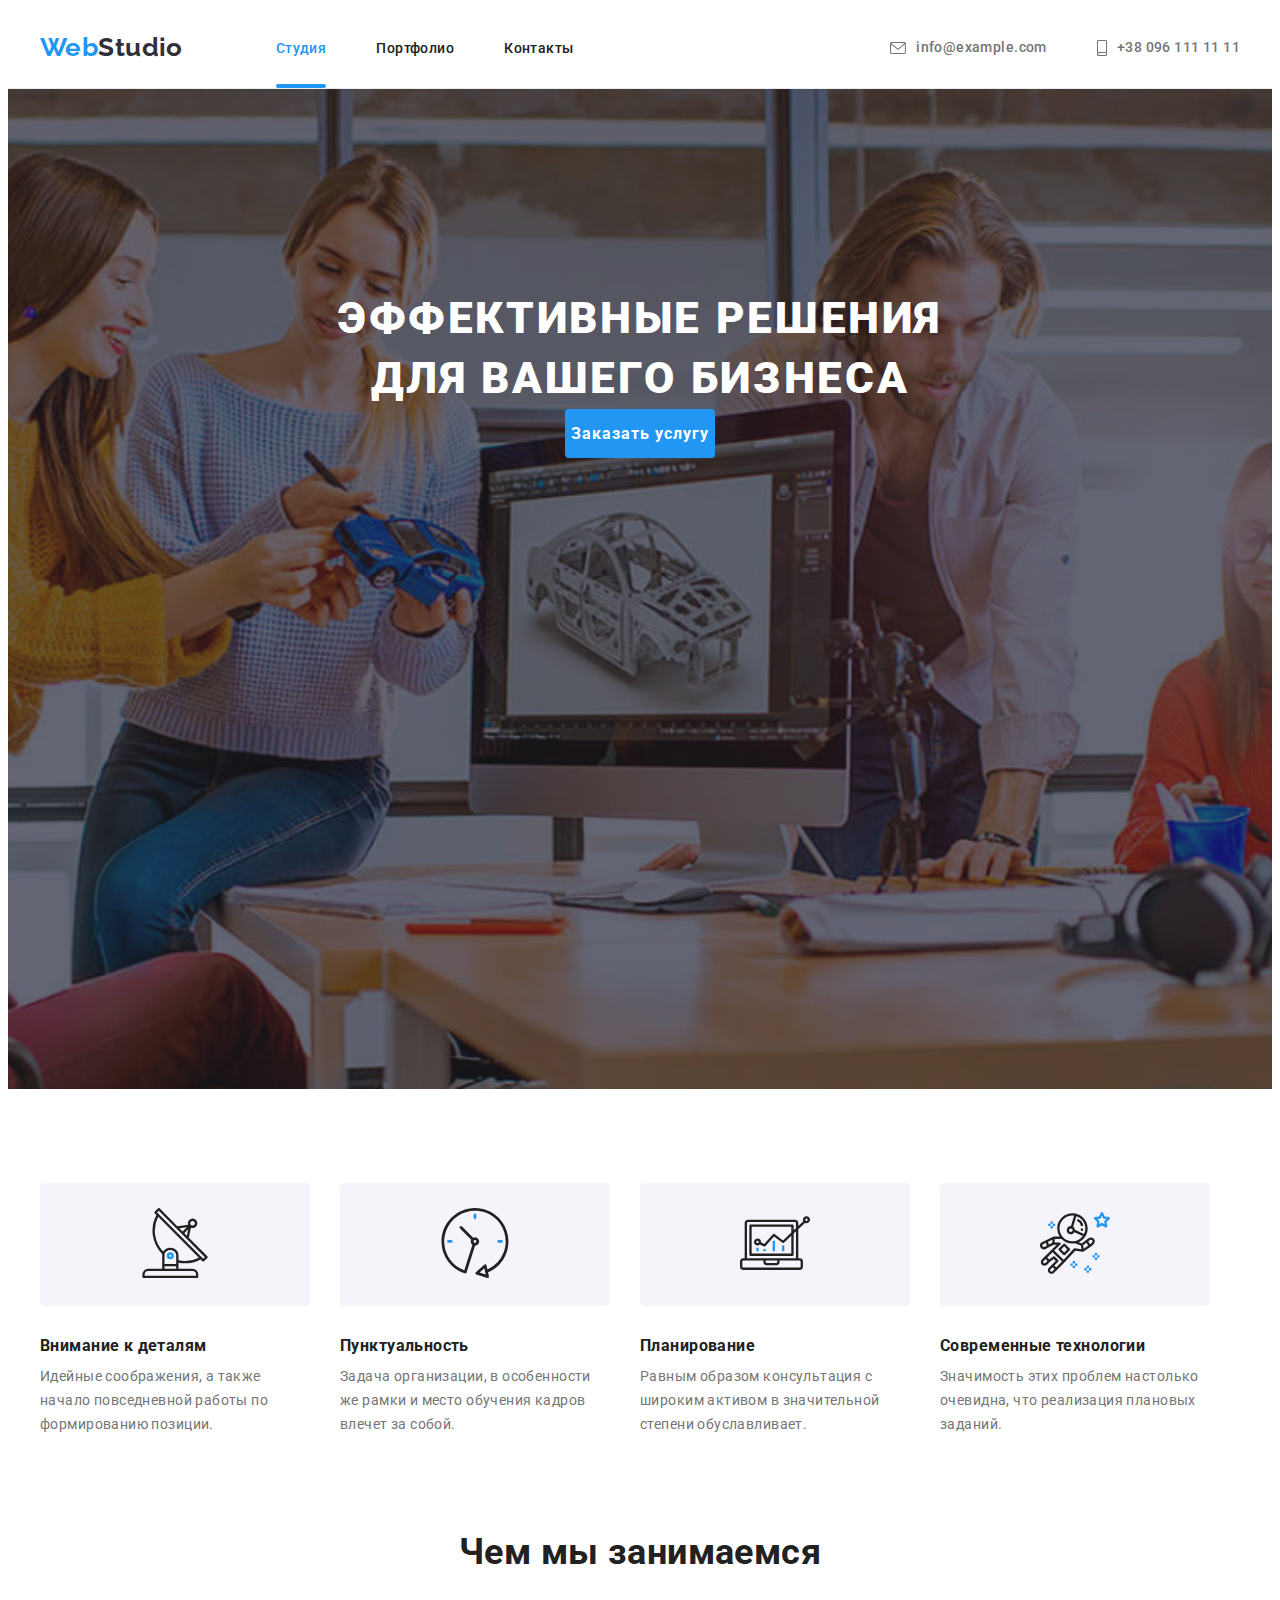
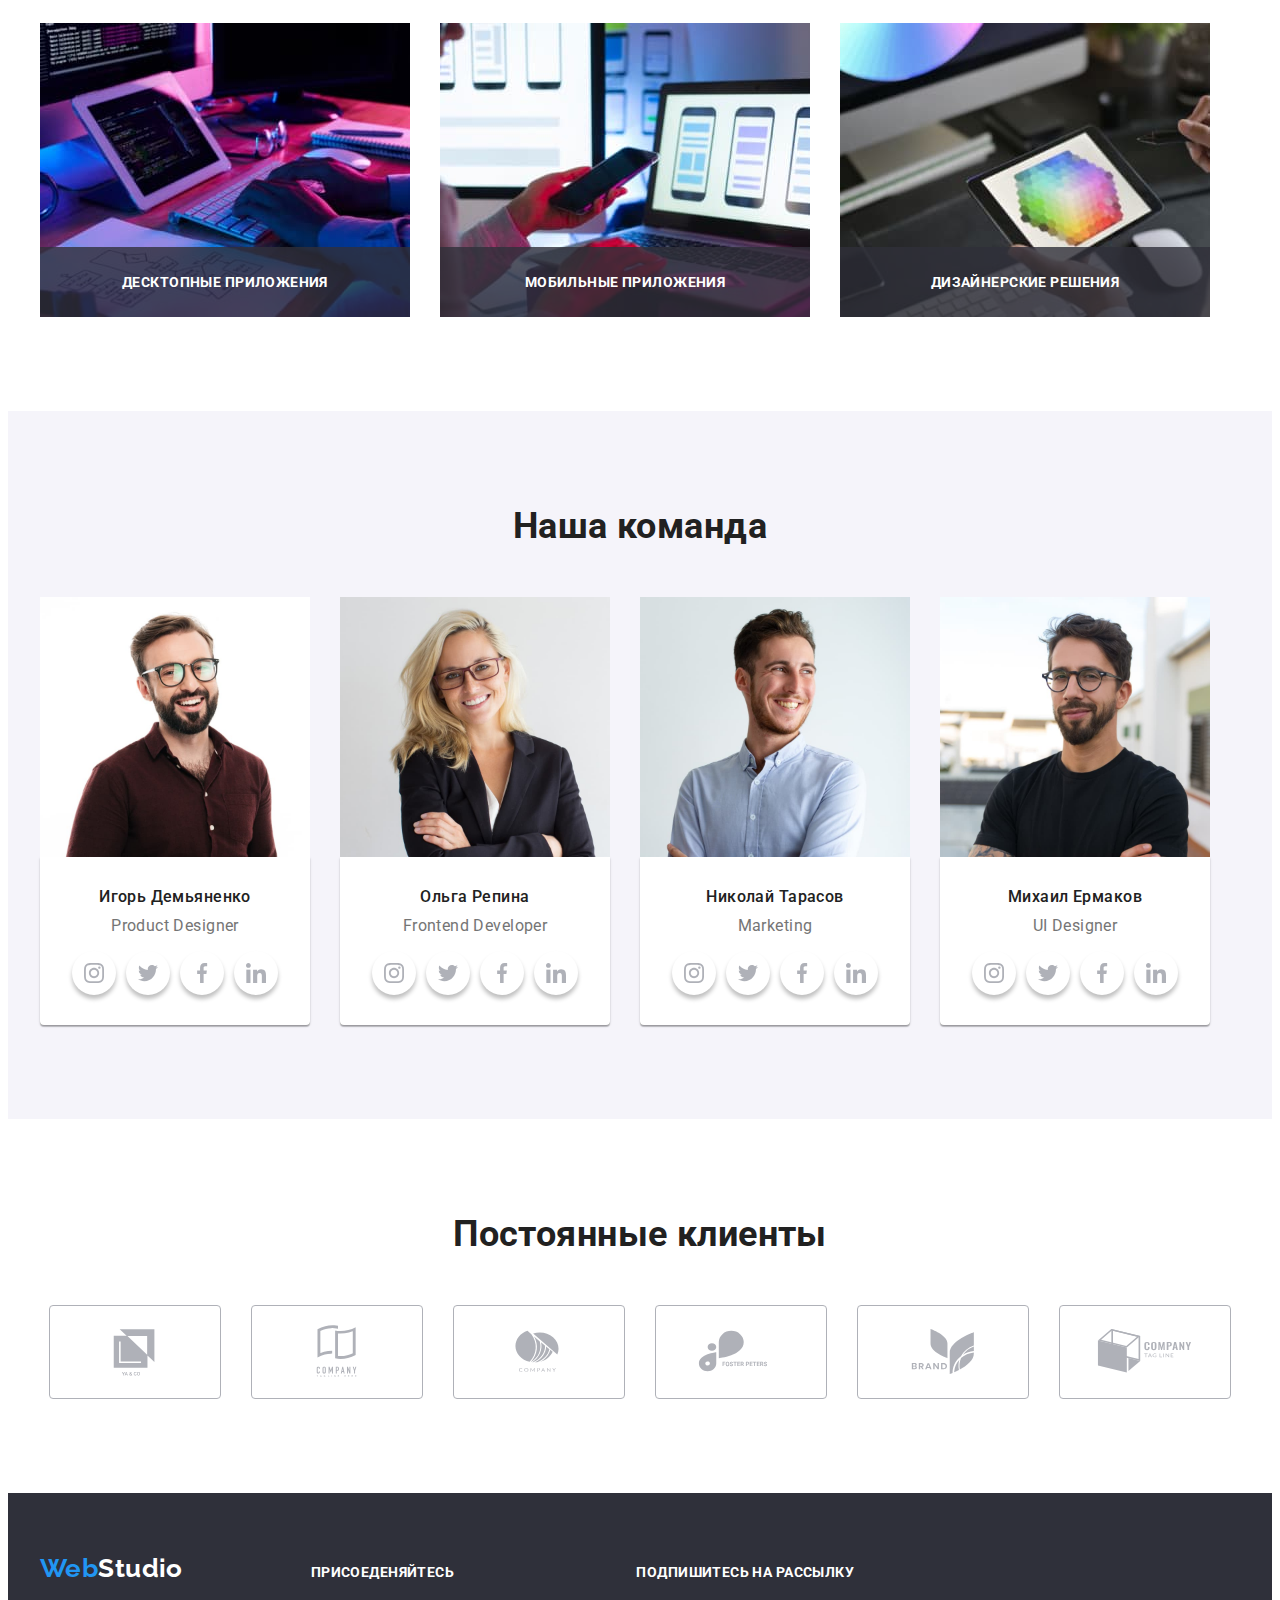
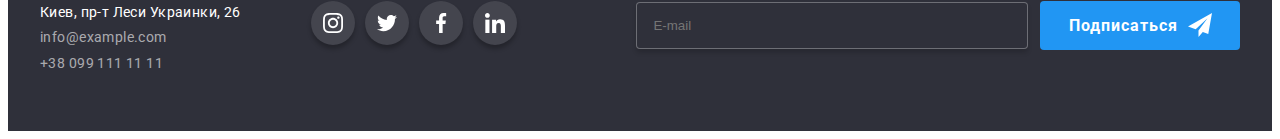
==== commit b2465d69: "hw7" ====
--- a/index.html
+++ b/index.html
@@ -12,7 +12,7 @@
 <link rel="stylesheet" href="https://cdnjs.cloudflare.com/ajax/libs/modern-normalize/1.1.0/modern-normalize.min.css"
         integrity="sha512-wpPYUAdjBVSE4KJnH1VR1HeZfpl1ub8YT/NKx4PuQ5NmX2tKuGu6U/JRp5y+Y8XG2tV+wKQpNHVUX03MfMFn9Q=="
         crossorigin="anonymous" referrerpolicy="no-referrer" />
-<link rel="stylesheet" href="./css/styles.css">
+<link rel="stylesheet" href="./css/main.min.css">
 </head>
 <body>
     
--- a/css/main.min.css
+++ b/css/main.min.css
@@ -0,0 +1 @@
+:root{--title-color: #212121;--text-color: #757575;--accent-color: #2196F3;--neutral-color: #fff;--logo-color: #2F303A;--neutral-bgc: #F5F4FA;--border: #EEEEEE;--bgc-portfolio: #E5E5E5;--border-portfolio: #ECECEC;--footer-white: rgba(255, 255, 255, 0.6);--icons: #AFB1B8;--bgc-footer-sl: rgba(255, 255, 255, 0.1);--bgc-psel: rgba(47, 48, 58, 0.8);--bgc-backdrop-modal: rgba(0, 0, 0, 0.2);--border-modal: rgba(0, 0, 0, 0.1);--text-gallery: rgba(33, 150, 243, 0.9);--tran-hover: cubic-bezier(0.4, 0, 0.2, 1);--border-modal: rgba(33, 33, 33, 0.2);--form-title: rgba(33, 33, 33, 1);--modal-label: rgba(117, 117, 117, 1);--modal-warning: #fed070;--modal-error: #e22f37;--footer-input-border: rgba(255, 255, 255, 0.3);--hover-button: #188CE8}.visually-hidden{position:absolute;width:1px;height:1px;margin:-1px;border:0;padding:0;white-space:nowrap;-webkit-clip-path:inset(100%);clip-path:inset(100%);clip:rect(0 0 0 0);overflow:hidden}h3{font-size:14}body{font-family:"Roboto",sans-serif;color:var(--title-color);background-color:var(--neutral-color);letter-spacing:.03em;font-size:14px}.section{padding-top:94px;padding-bottom:94px}.title{color:--var(--title-color);font-weight:700;line-height:1.14;text-transform:uppercase;font-size:14px}h1,h2,h3,h4,h5,h6,p{margin:0}.list{padding:0;margin:0;list-style:none}.link{text-decoration:none;color:inherit}address{font-style:normal}img{display:block;max-width:100%;height:auto}.container{width:1200px;padding-left:15px;padding-right:15px;margin:0 auto}.submit-button{display:inline-block;padding-top:10px;padding-bottom:10px;border:none;font-family:inherit;background:var(--accent-color);color:var(--neutral-color);font-weight:700;font-size:16px;line-height:1.86;letter-spacing:.06em;cursor:pointer;border-radius:4px;-webkit-box-shadow:none;box-shadow:none;-webkit-transition:background-color 250ms var(--tran-hover),-webkit-box-shadow 250ms var(--tran-hover);transition:background-color 250ms var(--tran-hover),-webkit-box-shadow 250ms var(--tran-hover);transition:background-color 250ms var(--tran-hover),box-shadow 250ms var(--tran-hover);transition:background-color 250ms var(--tran-hover),box-shadow 250ms var(--tran-hover),-webkit-box-shadow 250ms var(--tran-hover)}.submit-button:hover,.submit-button:focus{background-color:var(--hover-button);-webkit-box-shadow:0px 4px 4px rgba(0,0,0,.15);box-shadow:0px 4px 4px rgba(0,0,0,.15)}.modal-button{padding-right:56px;padding-left:55px}.portfoliobtn-list__btn{display:inline-block;padding:6px 22px 6px 22px;font-family:"Roboto",sans-serif;background-color:var(--neutral-bgc);color:var(--title-color);font-weight:500;font-size:16px;line-height:1.63;text-align:center;border:none;border-radius:4px;cursor:pointer;-webkit-transition:background-color 250ms var(--tran-hover),color 250ms var(--tran-hover),-webkit-box-shadow 250ms var(--tran-hover);transition:background-color 250ms var(--tran-hover),color 250ms var(--tran-hover),-webkit-box-shadow 250ms var(--tran-hover);transition:background-color 250ms var(--tran-hover),color 250ms var(--tran-hover),box-shadow 250ms var(--tran-hover);transition:background-color 250ms var(--tran-hover),color 250ms var(--tran-hover),box-shadow 250ms var(--tran-hover),-webkit-box-shadow 250ms var(--tran-hover)}.portfoliobtn-list__btn:hover,.portfoliobtn-list__btn:focus{background-color:var(--accent-color);color:var(--neutral-color);-webkit-box-shadow:0px 1px 1px rgba(0,0,0,.12),0px 4px 4px rgba(0,0,0,.06),1px 4px 6px rgba(0,0,0,.16);box-shadow:0px 1px 1px rgba(0,0,0,.12),0px 4px 4px rgba(0,0,0,.06),1px 4px 6px rgba(0,0,0,.16)}.project-bottom__text{font-size:18px;line-height:1.56;color:var(--neutral-color);text-align:left}.box-gallery{-webkit-box-align:center;-ms-flex-align:center;align-items:center}.project-bottom__title{font-weight:700;font-size:18px;line-height:2;letter-spacing:.06em;margin-bottom:4px}.project-bottom__text{color:var(--text-color);font-size:16px;line-height:1.86}.project-bottom{padding:22px 21px;border:1px solid var(--border);border-radius:4px;border-top:0}.footer-button{display:-webkit-box;display:-ms-flexbox;display:flex;-webkit-box-pack:center;-ms-flex-pack:center;justify-content:center;-webkit-box-align:center;-ms-flex-align:center;align-items:center;margin:0;padding-right:28px;padding-left:29px}.footer-button__text{margin-right:10px;font-weight:700;font-size:16px;line-height:1.86;letter-spacing:.06em}.logo{color:var(--accent-color);font-family:"Raleway",sans-serif;font-weight:700;font-size:26px;line-height:1.2;text-decoration:none}.accent{color:var(--logo-color)}.hero-button{display:inline-block;padding-top:10px;padding-bottom:10px;border:none;font-family:inherit;background:var(--accent-color);color:var(--neutral-color);font-weight:700;font-size:16px;line-height:1.86;letter-spacing:.06em;cursor:pointer;border-radius:4px;-webkit-box-shadow:none;box-shadow:none;-webkit-transition:background-color 250ms var(--tran-hover),-webkit-box-shadow 250ms var(--tran-hover);transition:background-color 250ms var(--tran-hover),-webkit-box-shadow 250ms var(--tran-hover);transition:background-color 250ms var(--tran-hover),box-shadow 250ms var(--tran-hover);transition:background-color 250ms var(--tran-hover),box-shadow 250ms var(--tran-hover),-webkit-box-shadow 250ms var(--tran-hover)}.hero-button:hover{color:var(--neutral-color)}.backdrop{position:fixed;top:0;left:0;z-index:1;opacity:1;width:100%;height:100%;background-color:var(--bgc-backdrop-modal);-webkit-transition:opacity 250ms var(--tran-hover),visibility 250ms var(--tran-hover);transition:opacity 250ms var(--tran-hover),visibility 250ms var(--tran-hover)}.backdrop.is-hidden{opacity:0;pointer-events:none;visibility:hidden}.modal-wrapper{position:absolute;top:50%;right:50%;-webkit-transform-origin:top;transform-origin:top;padding:40px;-webkit-transform:translate(50%, -50%) scale(1);transform:translate(50%, -50%) scale(1);border-radius:20px;width:528px;background-color:var(--neutral-color);-webkit-box-shadow:0px 1px 3px rgba(0,0,0,.12),0px 1px 1px rgba(0,0,0,.14),0px 2px 1px rgba(0,0,0,.2);box-shadow:0px 1px 3px rgba(0,0,0,.12),0px 1px 1px rgba(0,0,0,.14),0px 2px 1px rgba(0,0,0,.2);-webkit-transition:-webkit-transform 250ms var(--tran-hover);transition:-webkit-transform 250ms var(--tran-hover);transition:transform 250ms var(--tran-hover);transition:transform 250ms var(--tran-hover), -webkit-transform 250ms var(--tran-hover)}.cross-wrap{fill:var(--text-color);-webkit-transition:fill 250ms var(--tran-hover);transition:fill 250ms var(--tran-hover)}.modal-btn{position:absolute;top:10px;right:10px;width:30px;height:30px;padding:0;display:-webkit-box;display:-ms-flexbox;display:flex;-webkit-box-align:center;-ms-flex-align:center;align-items:center;-webkit-box-pack:center;-ms-flex-pack:center;justify-content:center;border:1px solid var(--border-modal);border-radius:50%;background-color:rgba(0,0,0,0);cursor:pointer}.modal-btn:focus-within .cross-wrap{fill:var(--accent-color)}.modal-btn:hover .cross-wrap{fill:var(--accent-color)}.form-title{display:block;font-size:20px;font-weight:700;line-height:1.7;color:var(--form-title);text-align:center;margin-bottom:12px}.form-modal-group,.form-policy-group{display:block;margin-bottom:10px}.form-modal-group{position:relative}.form-modal-label{display:block;color:var(--modal-label);font-size:12px;text-align:left;margin-bottom:4px;line-height:1.17}.form-modal-input{width:100%;padding:11px 42px;border-radius:4px;border:1px solid var(--border-modal);outline:rgba(0,0,0,0);cursor:pointer;-webkit-transition:border-color 250ms var(--tran-hover);transition:border-color 250ms var(--tran-hover)}.form-modal-input:hover,.form-modal-input:focus{border-color:var(--accent-color)}.form-modal-input:focus~.warning{opacity:1}.form-modal-input:focus-within .form-modal-icon{fill:var(--accent-color)}.form-modal-input:not(:-moz-placeholder-shown)~.warning{opacity:0}.form-modal-input:not(:-ms-input-placeholder)~.warning{opacity:0}.form-modal-input:not(:placeholder-shown)~.warning{opacity:0}.form-modal-input:invalid~.error{opacity:1}.form-modal-group:hover .form-modal-icon{fill:var(--accent-color)}.form-modal-icon{position:absolute;bottom:11px;left:12px;-webkit-transition:fill 250ms var(--tran-hover);transition:fill 250ms var(--tran-hover);cursor:pointer}.error{opacity:0;color:var(--modal-error)}.warning{opacity:0;color:var(--modal-warning)}.warning,.error{position:absolute;bottom:-18px;left:10px;display:-webkit-box;display:-ms-flexbox;display:flex;-webkit-box-align:center;-ms-flex-align:center;align-items:center;-webkit-box-pack:center;-ms-flex-pack:center;justify-content:center;text-align:left;width:90%;font-size:10px;-webkit-transition:opacity 250ms var(--tran-hover);transition:opacity 250ms var(--tran-hover)}.warning-icon,.error-icon{display:-webkit-inline-box;display:-ms-inline-flexbox;display:inline-flex;fill:currentColor}.form-modal-textarea{width:100%;padding:12px 16px;border-radius:4px;border:1px solid var(--border-modal);resize:none;outline:none;-webkit-transition:border 250ms var(--tran-hover);transition:border 250ms var(--tran-hover);margin-bottom:20px}.form-modal-textarea:focus,.form-modal-textarea:hover{border:1px solid var(--accent-color)}.modal-field{color:currentColor;outline:1px solid var(--border-modal);-webkit-transition:color 250ms var(--tran-hover),outline 250ms var(--tran-hover);transition:color 250ms var(--tran-hover),outline 250ms var(--tran-hover)}.modal-field:hover,.modal-field:focus{color:var(--accent-color);outline-color:var(--accent-color);border:none}.form-policy-group{display:-webkit-box;display:-ms-flexbox;display:flex;-webkit-box-align:center;-ms-flex-align:center;align-items:center;-webkit-box-pack:center;-ms-flex-pack:center;justify-content:center;margin-bottom:30px;cursor:pointer}.form-policy-description,.modal-text-desc{line-height:1.71;color:var(--text-color)}.modal-text-desc{color:var(--accent-color)}.form-policy-description{margin-left:7px}.custom-checkbox{width:16px;height:15px;display:-webkit-box;display:-ms-flexbox;display:flex;-webkit-box-align:center;-ms-flex-align:center;align-items:center;-webkit-box-pack:center;-ms-flex-pack:center;justify-content:center;outline:2px solid var(--logo-color);outline-offset:-2px;border-radius:2px;-webkit-transition:background-color 250ms var(--tran-hover),outline 250ms var(--tran-hover);transition:background-color 250ms var(--tran-hover),outline 250ms var(--tran-hover)}.checkbox{display:block;text-align:left}.checkbox:checked+.custom-checkbox .custom-checkbox-icon{opacity:1;fill:var(--logo-color)}.checkbox:checked+.custom-checkbox{background-color:var(--accent-color);outline:2px solid var(--accent-color)}.checkbox:focus+.custom-checkbox,.checkbox:hover+.custom-checkbox{outline:2px solid var(--accent-color)}.custom-checkbox-icon{opacity:0;-webkit-transition:opacity 250ms var(--tran-hover);transition:opacity 250ms var(--tran-hover)}.contact-list{padding-bottom:32px;padding-top:32px;display:-webkit-box;display:-ms-flexbox;display:flex}.contact-list__link{color:var(--text-color);font-weight:500;line-height:1.1;text-decoration:none}.contact-list__item{margin-right:50px}.contact-list__item:last-child{margin-right:0}.contact-list__link{display:-webkit-box;display:-ms-flexbox;display:flex;-webkit-box-align:center;-ms-flex-align:center;align-items:center;color:var(--text-color);-webkit-transition:color 250ms var(--tran-hover);transition:color 250ms var(--tran-hover);font-weight:500;line-height:1.1;text-decoration:none}.contact-list__link:hover,.contact-list__link:focus{color:var(--accent-color)}.contact-list__icon{fill:currentColor;margin-right:10px;-webkit-transition:fill 250ms var(--tran-hover);transition:fill 250ms var(--tran-hover)}.formfooter-container{margin-left:auto}.formfooter__title{color:var(--neutral-color);text-transform:uppercase;font-weight:700;line-height:1.17}.formfooter__input{width:358px;padding:15px 16px;border-radius:4px;border:1px solid var(--footer-input-border);background-color:var(--logo-color);color:var(--neutral-color);-webkit-box-shadow:0px 4px 4px rgba(0,0,0,.15);box-shadow:0px 4px 4px rgba(0,0,0,.15);-webkit-transition:border 250ms var(--tran-hover);transition:border 250ms var(--tran-hover)}.formfooter__input:focus{border:1px solid var(--accent-color)}.formfooter{display:-webkit-box;display:-ms-flexbox;display:flex;-webkit-box-pack:center;-ms-flex-pack:center;justify-content:center;-webkit-box-align:center;-ms-flex-align:center;align-items:center;margin-top:20px}.formfooter__label{margin-right:12px}.portfoliobtn-list{display:-webkit-box;display:-ms-flexbox;display:flex;-webkit-box-pack:center;-ms-flex-pack:center;justify-content:center;margin-bottom:50px}.portfoliobtn-list__item{margin-right:8px}.portfoliobtn-list__item:last-child{margin-right:0}.project-cont{width:1230px;margin-left:auto;margin-right:auto;margin-bottom:94px;padding-left:15px;padding-right:15px}.projects-list{display:-webkit-box;display:-ms-flexbox;display:flex;-ms-flex-wrap:wrap;flex-wrap:wrap}.project-list__item{width:370px;margin-right:30px;margin-bottom:30px;position:relative;background-color:var(--neutral-color)}.project-list__item:nth-child(3n){margin-right:0}.project-list__image{margin:0;overflow:hidden}.project-list__link{display:block;-webkit-transition:-webkit-box-shadow 250ms var(--tran-hover);transition:-webkit-box-shadow 250ms var(--tran-hover);transition:box-shadow 250ms var(--tran-hover);transition:box-shadow 250ms var(--tran-hover), -webkit-box-shadow 250ms var(--tran-hover)}.project-list__link:hover,.project-list__link:focus{-webkit-box-shadow:0px 1px 1px rgba(0,0,0,.12),0px 4px 4px rgba(0,0,0,.06),1px 4px 6px rgba(0,0,0,.16);box-shadow:0px 1px 1px rgba(0,0,0,.12),0px 4px 4px rgba(0,0,0,.06),1px 4px 6px rgba(0,0,0,.16)}.project-list__link:hover .project-list__text,.project-list__link:focus .project-list__text{-webkit-transform:translateY(-100%);transform:translateY(-100%);opacity:1}.project-list__text{position:absolute;padding:63px 24px;width:100%;height:100%;font-size:18px;line-height:1.55;color:var(--neutral-color);background-color:var(--text-gallery);opacity:0;-webkit-transition:opacity 250ms var(--tran-hover),-webkit-transform 250ms var(--tran-hover);transition:opacity 250ms var(--tran-hover),-webkit-transform 250ms var(--tran-hover);transition:transform 250ms var(--tran-hover),opacity 250ms var(--tran-hover);transition:transform 250ms var(--tran-hover),opacity 250ms var(--tran-hover),-webkit-transform 250ms var(--tran-hover)}.project-overlay{position:relative;overflow:hidden}.socnetfooter-list__link{width:44px;height:44px;display:-webkit-box;display:-ms-flexbox;display:flex;-webkit-box-pack:center;-ms-flex-pack:center;justify-content:center;-webkit-box-align:center;-ms-flex-align:center;align-items:center;border-radius:50%;-webkit-box-shadow:0px 4px 4px rgba(0,0,0,.25);box-shadow:0px 4px 4px rgba(0,0,0,.25);-webkit-transition:background-color 250ms var(--tran-hover);transition:background-color 250ms var(--tran-hover)}.socnetfooter-list__link:hover .socnetfooter-list__icon,.socnetfooter-list__link:focus .socnetfooter-list__icon{fill:var(--neutral-color)}.socnetfooter-list__link:hover,.socnetfooter-list__link:focus{background-color:var(--accent-color)}.socnetfooter__title{color:var(--neutral-color);line-height:1.17;font-weight:700;font-size:14px;letter-spacing:.03em;text-transform:uppercase;margin-bottom:20px}.footer-container{display:-webkit-box;display:-ms-flexbox;display:flex;-webkit-box-align:baseline;-ms-flex-align:baseline;align-items:baseline}.socnetfooter-list{display:-webkit-box;display:-ms-flexbox;display:flex;-webkit-box-pack:center;-ms-flex-pack:center;justify-content:center;-webkit-box-align:center;-ms-flex-align:center;align-items:center}.socnetfooter-list__icon{fill:var(--neutral-color);-webkit-transition:fill 250ms var(--tran-hover);transition:fill 250ms var(--tran-hover)}.socnetfooter-list__icon:active{fill:var(--neutral-color)}.socnetfooter-list__item{background-color:var(--bgc-footer-sl);border-radius:50%;-webkit-transition:background-color 250ms var(--tran-hover),border-radius 250ms var(--tran-hover);transition:background-color 250ms var(--tran-hover),border-radius 250ms var(--tran-hover)}.socnetfooter-list__item:not(:last-child){margin-right:10px}.header{border-bottom:1px solid var(--border-portfolio)}.sec-header{padding-bottom:32px}.header-container{display:-webkit-box;display:-ms-flexbox;display:flex}.navigation-container{display:-webkit-box;display:-ms-flexbox;display:flex;-webkit-box-align:center;-ms-flex-align:center;align-items:center;margin-right:auto}.nav-adress{display:-webkit-box;display:-ms-flexbox;display:flex;-webkit-box-pack:justify;-ms-flex-pack:justify;justify-content:space-between;text-align:center;padding-right:0}.portfolio-ph{margin-bottom:94px}.hero-section{background-color:var(--logo-color);background-image:-webkit-gradient(linear, left top, right top, from(rgba(47, 48, 58, 0.4)), to(rgba(47, 48, 58, 0.4))),url(../images/images_studio/bgi_hero.jpg);background-image:linear-gradient(to right, rgba(47, 48, 58, 0.4), rgba(47, 48, 58, 0.4)),url(../images/images_studio/bgi_hero.jpg);background-repeat:no-repeat;background-size:cover;background-position:center;text-align:center;padding-top:200px;padding-bottom:200px;margin-left:auto;margin-right:auto;max-width:1600px;height:600px}.hero-title{margin:auto;width:696px;color:var(--neutral-color);font-weight:900;font-size:44px;line-height:1.36;letter-spacing:.06em}.features-section{padding-top:94px;padding-bottom:0}.features-list{display:-webkit-box;display:-ms-flexbox;display:flex}.feature-list__title{margin-bottom:10px}.feature-list__text{width:270px;margin-top:0;margin-bottom:0;color:var(--text-color);line-height:1.71}.feature-list__item{margin-right:30px}.feature-list__item:last-child{margin-right:0}.feature-list__container{background-color:var(--neutral-bgc);border-radius:4px;margin-bottom:30px;padding:25px 100px}.service-section__title{margin-bottom:50px;margin-top:0;font-weight:700;font-size:36px;line-height:1.17;text-align:center}.service-list{display:-webkit-box;display:-ms-flexbox;display:flex}.service-list__item{position:relative;margin-right:30px}.service-list__item:last-child{margin-right:0}.service-list__text{display:-webkit-box;display:-ms-flexbox;display:flex;-webkit-box-pack:center;-ms-flex-pack:center;justify-content:center;-webkit-box-align:center;-ms-flex-align:center;align-items:center;font-weight:700;text-align:center;text-transform:uppercase;line-height:1.17;color:var(--neutral-color);position:absolute;bottom:0;left:0;width:100%;height:70px;background-color:var(--bgc-psel)}.team-list{display:-webkit-box;display:-ms-flexbox;display:flex}.team-list__item{margin-right:30px;background-color:var(--neutral-color)}.team-list__item:last-child{margin-right:0}.team-section{background-color:var(--neutral-bgc)}.team-section__title{color:var(--title-color);font-weight:700;font-size:36px;line-height:1.17;text-align:center;margin-bottom:50px}.teambottom__title{color:var(--title-color);font-weight:500;font-size:16px;line-height:1.19;margin-bottom:10px}.teambottom__text{color:var(--text-color);font-size:16px;line-height:1.19;margin-bottom:16px}.teambottom-container{text-align:center;padding-top:30px;padding-bottom:30px;-webkit-box-shadow:0px 1px 3px rgba(0,0,0,.12),0px 1px 1px rgba(0,0,0,.14),0px 2px 1px rgba(0,0,0,.2);box-shadow:0px 1px 3px rgba(0,0,0,.12),0px 1px 1px rgba(0,0,0,.14),0px 2px 1px rgba(0,0,0,.2);border-radius:0px 0px 4px 4px}.teambottom-list{display:-webkit-box;display:-ms-flexbox;display:flex;-webkit-box-pack:center;-ms-flex-pack:center;justify-content:center;-webkit-box-align:center;-ms-flex-align:center;align-items:center;-webkit-transition:background-color 250ms var(--tran-hover);transition:background-color 250ms var(--tran-hover)}.teambottom-list__link{display:-webkit-box;display:-ms-flexbox;display:flex;-webkit-box-pack:center;-ms-flex-pack:center;justify-content:center;-webkit-box-align:center;-ms-flex-align:center;align-items:center;width:44px;height:44px;border-radius:50%;background-color:rgba(0,0,0,0);-webkit-box-shadow:0px 4px 4px rgba(0,0,0,.25);box-shadow:0px 4px 4px rgba(0,0,0,.25);border-radius:50%;-webkit-transition:background-color 250ms var(--tran-hover),fill 250ms var(--tran-hover);transition:background-color 250ms var(--tran-hover),fill 250ms var(--tran-hover)}.teambottom-list__link:hover,.teambottom-list__link:focus{fill:var(--neutral-color);background-color:var(--accent-color)}.teambottom-list__link:hover .teambottom-list__icon,.teambottom-list__link:focus .teambottom-list__icon{fill:var(--neutral-color)}.teambottom-list__item{background-color:var(--footer-white);border-radius:50%;-webkit-transition:background-color 250ms var(--tran-hover);transition:background-color 250ms var(--tran-hover)}.teambottom-list__item:hover,.teambottom-list__item:focus{background-color:var(--accent-color)}.teambottom-list__item:not(:last-child){margin-right:10px}.teambottom-list__icon{fill:var(--icons);-webkit-transition:fill 250ms var(--tran-hover);transition:fill 250ms var(--tran-hover)}.clients-section__title{color:var(--title-color);font-weight:700;font-size:36px;line-height:1.17;text-align:center;margin-bottom:50px}.clients-list{display:-webkit-box;display:-ms-flexbox;display:flex;-webkit-box-pack:center;-ms-flex-pack:center;justify-content:center}.clients-list__item{border:1px solid var(--icons);border-radius:4px;-webkit-transition:border-color 250ms var(--tran-hover);transition:border-color 250ms var(--tran-hover)}.clients-list__item:hover,.clients-list__item:focus{border-color:var(--accent-color)}.clients-list__item:not(:last-child){margin-right:30px}.clients-list__link{display:-webkit-box;display:-ms-flexbox;display:flex;width:170px;height:92px;-webkit-box-pack:center;-ms-flex-pack:center;justify-content:center;-webkit-box-align:center;-ms-flex-align:center;align-items:center}.clients-list__link:hover .clients-list__icon,.clients-list__link:focus .clients-list__icon{fill:var(--accent-color)}.clients-list__link:hover .clients-list__icon,.clients-list__link:focus .clients-list__icon{fill:var(--accent-color)}.clients-list__icon{fill:var(--icons);-webkit-transition:fill 250ms var(--tran-hover);transition:fill 250ms var(--tran-hover)}.clients-list__icon:active{fill:var(--logo-color)}.footer{background-color:var(--logo-color);padding-top:60px;padding-bottom:60px}.adress-list .link{color:var(--footer-white);line-height:1.1;text-decoration:none;-webkit-transition:color 250ms var(--tran-hover);transition:color 250ms var(--tran-hover)}.accent-footer,.adress{color:var(--neutral-color);text-decoration:none;-webkit-transition:color 250ms var(--tran-hover);transition:color 250ms var(--tran-hover)}.adress{margin-top:20px;margin-right:0}.adress-list__item{margin-bottom:9px;margin-right:0}.adress-list__item:last-child{margin-bottom:0}.adrfooter-div{margin-right:70px}.navigation-list{display:-webkit-box;display:-ms-flexbox;display:flex;margin-left:93px}.navigation-list:last-child{margin-right:0}.navigation-list__link{position:relative;padding-top:32px;padding-bottom:32px;color:var(--title-color);font-weight:500;line-height:1.1;text-decoration:none;-webkit-transition:color 250ms var(--tran-hover);transition:color 250ms var(--tran-hover)}.navigation-list__link:hover,.navigation-list__link:focus{color:var(--accent-color)}.navigation-list__link--current{color:var(--accent-color);-webkit-transition:background-color 250ms var(--tran-hover);transition:background-color 250ms var(--tran-hover)}.navigation-list__link--current:after{position:absolute;bottom:0;left:0;border-radius:4px;content:"";display:block;width:100%;height:4px;background-color:var(--accent-color)}.navigation-list__link--current:hover::after,.navigation-list__link--currentt:focus::after{-webkit-transform:scale(0.5);transform:scale(0.5);-webkit-transition:-webkit-transform 500ms var(--tran-hover);transition:-webkit-transform 500ms var(--tran-hover);transition:transform 500ms var(--tran-hover);transition:transform 500ms var(--tran-hover), -webkit-transform 500ms var(--tran-hover)}.adress:hover,.adress:focus,.adress-list .link:hover,.adress-list .link:focus{color:var(--accent-color)}.navigation-list__item{margin-right:50px}.navigation-list__item:last-child{margin-right:0}/*# sourceMappingURL=main.min.css.map */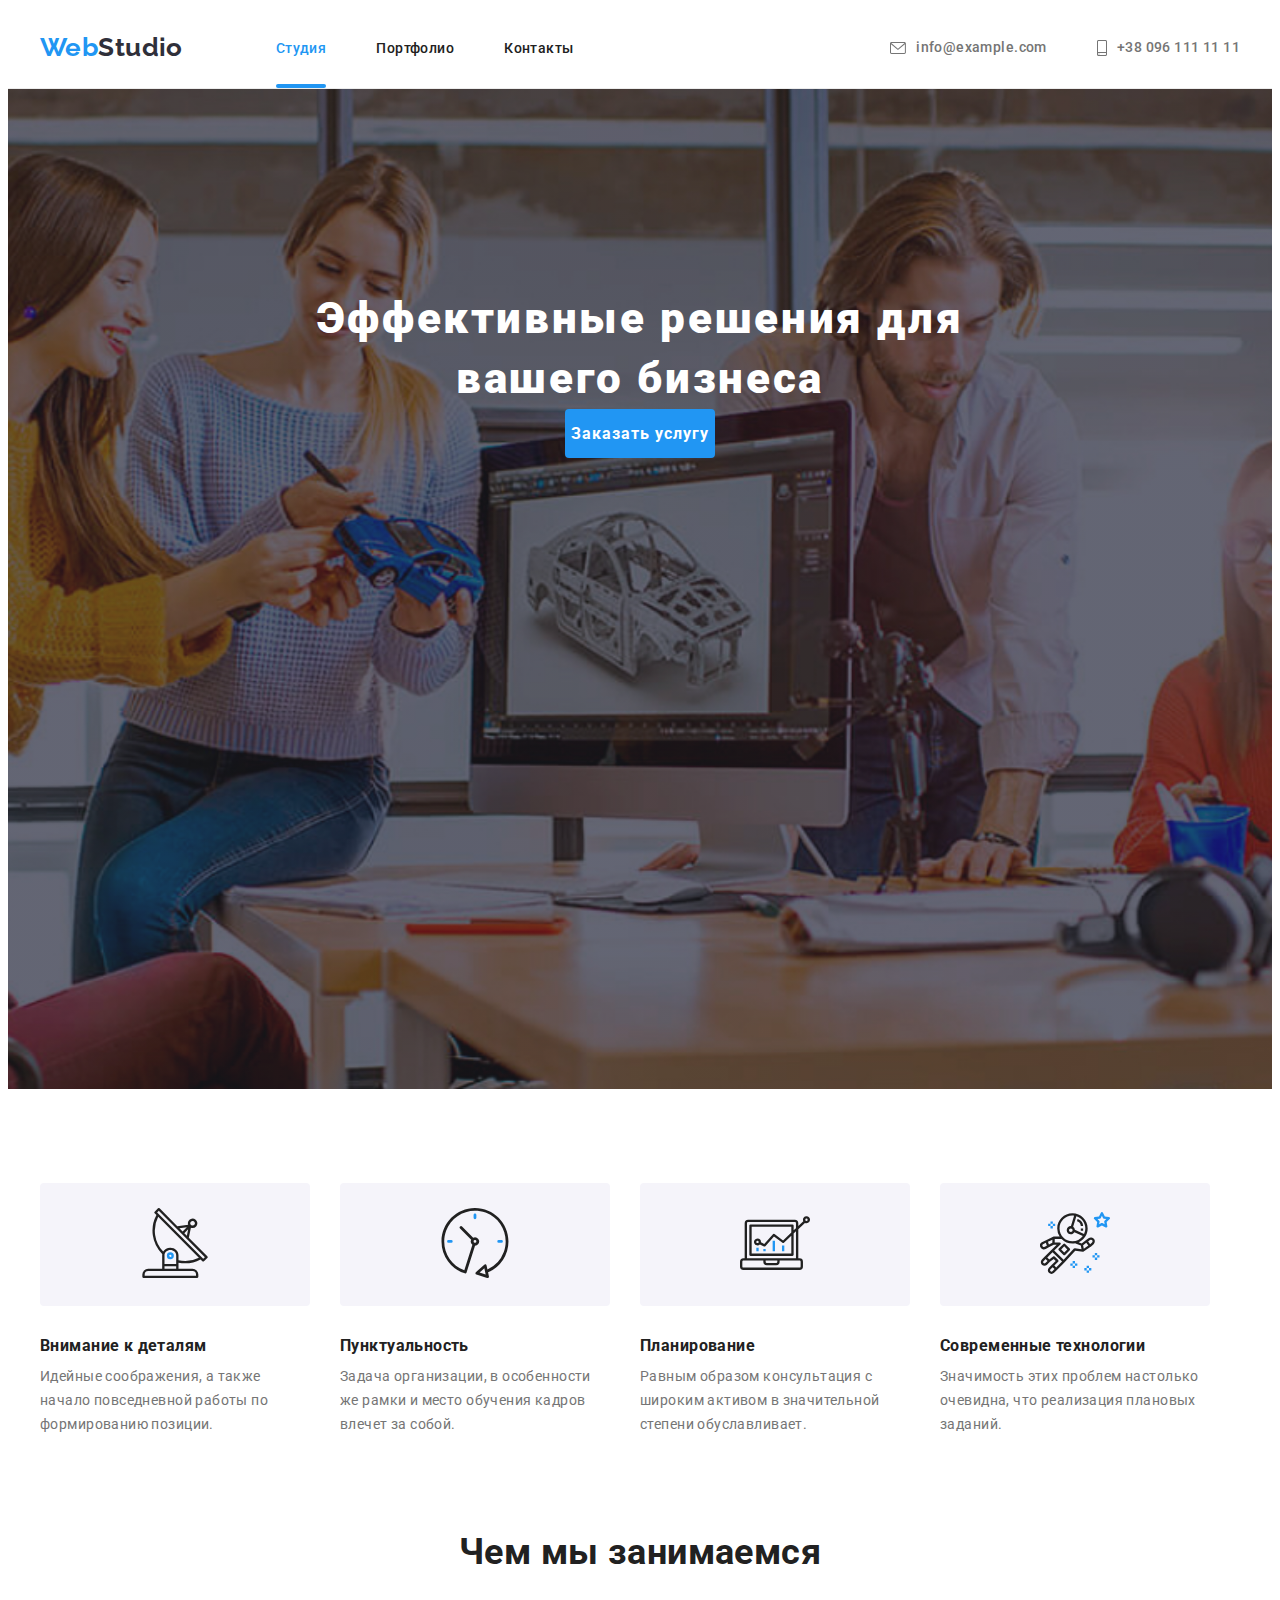
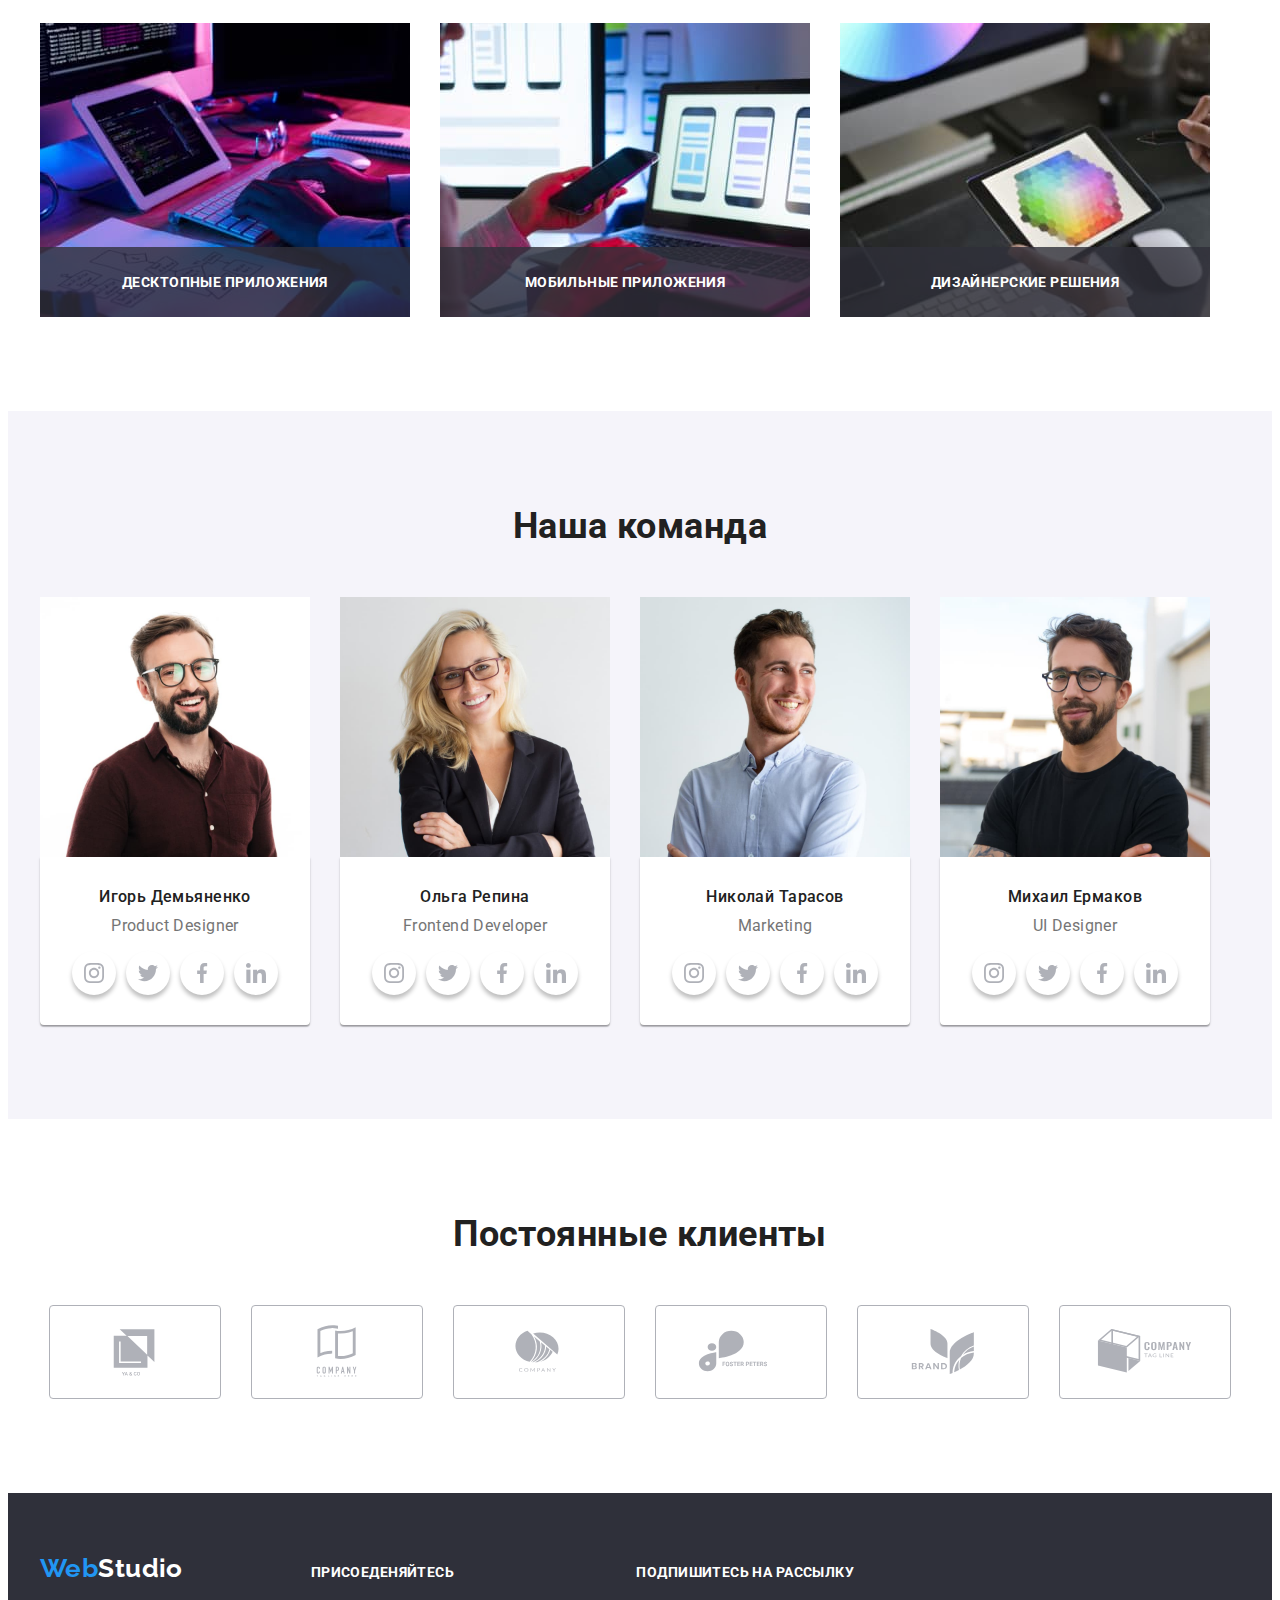
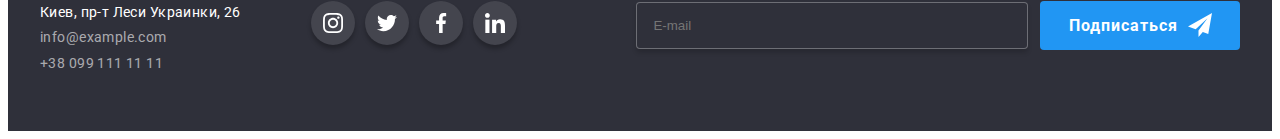
==== commit 46055e4c: "hw7" ====
--- a/index.html
+++ b/index.html
@@ -62,7 +62,7 @@
     
     <section class="hero-section">
         <div class="container">
-            <h1 class="hero-title">ЭФФЕКТИВНЫЕ РЕШЕНИЯ ДЛЯ ВАШЕГО БИЗНЕСА</h1>
+            <h1 class="hero-title">Эффективные решения для вашего бизнеса</h1>
             <button type="button" class="link hero-button" data-modal-open>Заказать услугу</button>
             <div class="backdrop is-hidden" data-modal>
                 <div class="modal-wrapper">
